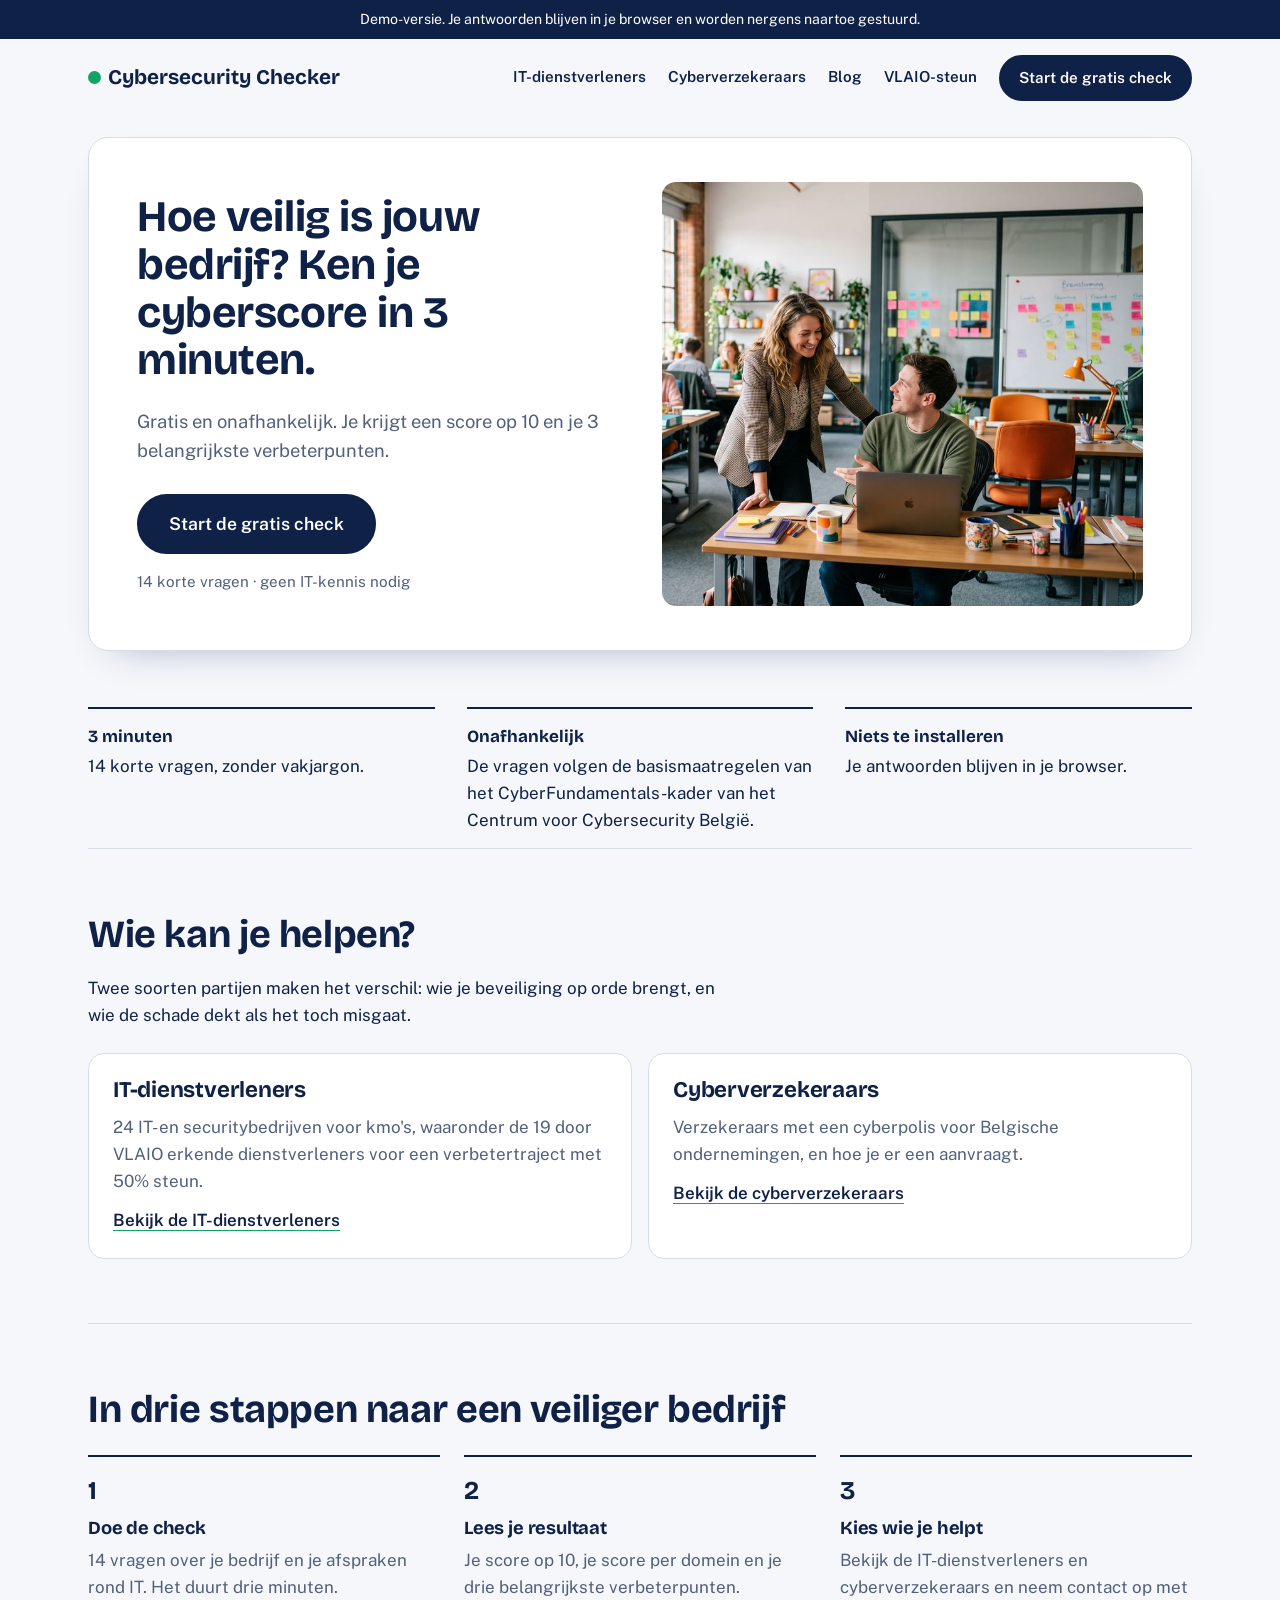
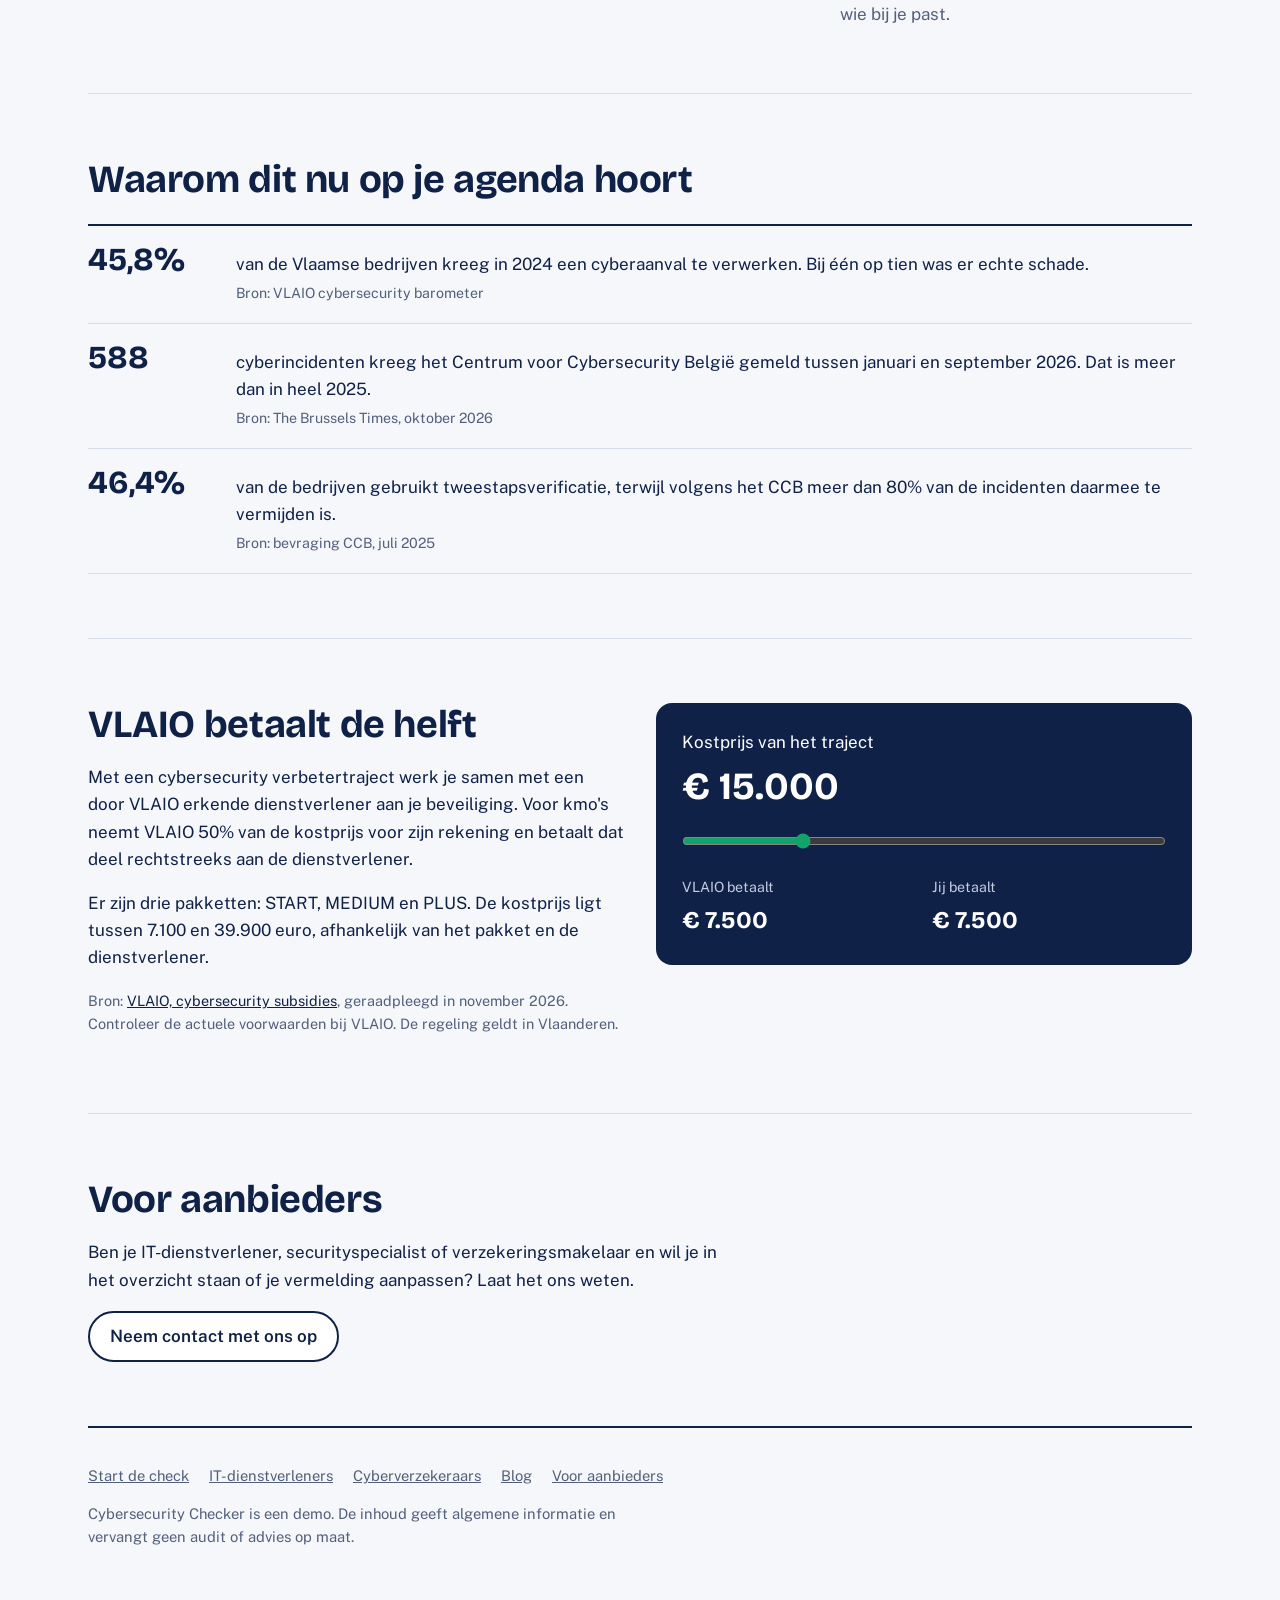
==== index.html @ 4bf9ae6f "Version asset URLs so browsers pick up new styles and scripts Co-Authored-By: Claude Fable 5.2 <nore" ====
<!DOCTYPE html>
<html lang="nl-BE">
<head>
<meta charset="utf-8">
<meta name="viewport" content="width=device-width, initial-scale=1">
<title>Cybersecurity Checker: ken je cyberscore in 3 minuten</title>
<meta name="description" content="Gratis en onafhankelijke cybersecurity-check voor kmo's. 14 korte vragen, een score op 10 en je 3 belangrijkste verbeterpunten.">
<link rel="preconnect" href="https://fonts.googleapis.com">
<link rel="preconnect" href="https://fonts.gstatic.com" crossorigin>
<link href="https://fonts.googleapis.com/css2?family=Bricolage+Grotesque:opsz,wght@12..96,500;12..96,700&family=Public+Sans:wght@400;600&display=swap" rel="stylesheet">
<link rel="stylesheet" href="assets/site.css?v=4">
</head>
<body>
<div class="demo-note">Demo-versie. Je antwoorden blijven in je browser en worden nergens naartoe gestuurd.</div>
<div class="wrap">
<header class="top">
  <a class="brand" href="index.html"><span></span>Cybersecurity Checker</a>
  <nav class="main" aria-label="Hoofdmenu"><a href="it-dienstverleners.html">IT-dienstverleners</a><a href="cyberverzekeraars.html">Cyberverzekeraars</a><a href="blog/index.html">Blog</a><a href="index.html#steun">VLAIO-steun</a><a class="btn primary" href="index.html#quiz">Start de gratis check</a></nav>
</header>

<main>
<div id="quiz" class="quiz">
  <noscript><h1>Hoe veilig is jouw bedrijf?</h1><p>Zet JavaScript aan in je browser om de check te doen.</p></noscript>
</div>

<ul class="facts">
  <li><b>3 minuten</b><span>14 korte vragen, zonder vakjargon.</span></li>
  <li><b>Onafhankelijk</b><span>De vragen volgen de basismaatregelen van het CyberFundamentals-kader van het Centrum voor Cybersecurity België.</span></li>
  <li><b>Niets te installeren</b><span>Je antwoorden blijven in je browser.</span></li>
</ul>

<section class="band" id="aanbod">
  <h2>Wie kan je helpen?</h2>
  <p>Twee soorten partijen maken het verschil: wie je beveiliging op orde brengt, en wie de schade dekt als het toch misgaat.</p>
  <div class="cats">
    <a class="cat" href="it-dienstverleners.html">
      <h3>IT-dienstverleners</h3>
      <p>24 IT- en securitybedrijven voor kmo's, waaronder de 19 door VLAIO erkende dienstverleners voor een verbetertraject met 50% steun.</p>
      <span>Bekijk de IT-dienstverleners</span>
    </a>
    <a class="cat" href="cyberverzekeraars.html">
      <h3>Cyberverzekeraars</h3>
      <p>Verzekeraars met een cyberpolis voor Belgische ondernemingen, en hoe je er een aanvraagt.</p>
      <span>Bekijk de cyberverzekeraars</span>
    </a>
  </div>
</section>

<section class="band" id="werking">
  <h2>In drie stappen naar een veiliger bedrijf</h2>
  <ol class="steps">
    <li><h3>Doe de check</h3><p>14 vragen over je bedrijf en je afspraken rond IT. Het duurt drie minuten.</p></li>
    <li><h3>Lees je resultaat</h3><p>Je score op 10, je score per domein en je drie belangrijkste verbeterpunten.</p></li>
    <li><h3>Kies wie je helpt</h3><p>Bekijk de IT-dienstverleners en cyberverzekeraars en neem contact op met wie bij je past.</p></li>
  </ol>
</section>

<section class="band" id="waarom">
  <h2>Waarom dit nu op je agenda hoort</h2>
  <ul class="why">
    <li><b>45,8%</b><div>van de Vlaamse bedrijven kreeg in 2024 een cyberaanval te verwerken. Bij één op tien was er echte schade.<small>Bron: VLAIO cybersecurity barometer</small></div></li>
    <li><b>588</b><div>cyberincidenten kreeg het Centrum voor Cybersecurity België gemeld tussen januari en september 2026. Dat is meer dan in heel 2025.<small>Bron: The Brussels Times, oktober 2026</small></div></li>
    <li><b>46,4%</b><div>van de bedrijven gebruikt tweestapsverificatie, terwijl volgens het CCB meer dan 80% van de incidenten daarmee te vermijden is.<small>Bron: bevraging CCB, juli 2025</small></div></li>
  </ul>
</section>

<section class="band" id="steun">
  <div class="subsidy">
    <div>
      <h2>VLAIO betaalt de helft</h2>
      <p>Met een cybersecurity verbetertraject werk je samen met een door VLAIO erkende dienstverlener aan je beveiliging. Voor kmo's neemt VLAIO 50% van de kostprijs voor zijn rekening en betaalt dat deel rechtstreeks aan de dienstverlener.</p>
      <p>Er zijn drie pakketten: START, MEDIUM en PLUS. De kostprijs ligt tussen 7.100 en 39.900 euro, afhankelijk van het pakket en de dienstverlener.</p>
      <p class="source">Bron: <a href="https://www.vlaio.be/nl/subsidies-financiering/subsidiedatabank/cybersecurity-subsidies">VLAIO, cybersecurity subsidies</a>, geraadpleegd in november 2026. Controleer de actuele voorwaarden bij VLAIO. De regeling geldt in Vlaanderen.</p>
    </div>
    <div class="calc">
      <label for="cost">Kostprijs van het traject</label>
      <output id="total">€ 15.000</output>
      <input id="cost" type="range" min="7100" max="39900" step="100" value="15000">
      <div class="split">
        <div><small>VLAIO betaalt</small><output id="vlaio">€ 7.500</output></div>
        <div><small>Jij betaalt</small><output id="own">€ 7.500</output></div>
      </div>
    </div>
  </div>
</section>

<section class="band" id="aanbieders">
  <h2>Voor aanbieders</h2>
  <p>Ben je IT-dienstverlener, securityspecialist of verzekeringsmakelaar en wil je in het overzicht staan of je vermelding aanpassen? Laat het ons weten.</p>
  <a class="btn" href="mailto:info@example.com?subject=Cybersecurity%20Checker%20aanbieder">Neem contact met ons op</a>
</section>
</main>

<footer class="site">
  <nav aria-label="Voettekst">
    <a href="index.html#quiz">Start de check</a>
    <a href="it-dienstverleners.html">IT-dienstverleners</a>
    <a href="cyberverzekeraars.html">Cyberverzekeraars</a>
    <a href="blog/index.html">Blog</a>
    <a href="index.html#aanbieders">Voor aanbieders</a>
  </nav>
  <p>Cybersecurity Checker is een demo. De inhoud geeft algemene informatie en vervangt geen audit of advies op maat.</p>
</footer>
</div>

<script src="assets/quiz-config.js?v=4"></script>
<script src="assets/quiz.js?v=4"></script>
<script>
(function () {
  var fmt = function (n) { return "€ " + Math.round(n).toLocaleString("nl-BE"); };
  var cost = document.getElementById("cost");
  cost.oninput = function () {
    var v = +cost.value;
    document.getElementById("total").textContent = fmt(v);
    document.getElementById("vlaio").textContent = fmt(v / 2);
    document.getElementById("own").textContent = fmt(v / 2);
  };
})();
</script>
</body>
</html>
---- assets/site.css ----
:root{
  --ink:#0F2147; --ink-2:#1B3266; --paper:#F5F7FB; --white:#FFFFFF; --line:#D6DCE8;
  --green:#12A36B; --green-dark:#0B7A4F; --green-soft:#E3F6EE;
  --orange:#D97F00; --orange-soft:#FDF1DC; --red:#C2371D; --red-soft:#FBE7E2;
  --muted:#52607C;
  --display:"Bricolage Grotesque",system-ui,sans-serif;
  --body:"Public Sans",system-ui,sans-serif;
}
*{box-sizing:border-box}
html{scroll-behavior:smooth}
body{margin:0;background:var(--paper);color:var(--ink);font-family:var(--body);font-size:17px;line-height:1.6}
h1,h2,h3{font-family:var(--display);line-height:1.1;margin:0 0 .5em;letter-spacing:-.01em}
h1{font-size:clamp(2.1rem,5vw,3.5rem);font-weight:700}
h2{font-size:clamp(1.6rem,3.2vw,2.4rem);font-weight:700}
h3{font-size:1.15rem;font-weight:700}
p{margin:0 0 1em;max-width:64ch}
a{color:var(--ink)}
:focus-visible{outline:3px solid var(--green);outline-offset:2px}
.wrap{max-width:1160px;margin:0 auto;padding:0 20px}
.lead{font-size:1.15rem;color:var(--muted)}
.source,.meta{font-size:.9rem;color:var(--muted)}

/* Header */
.demo-note{background:var(--ink);color:#fff;font-size:.88rem;padding:8px 12px;text-align:center}
header.top{display:flex;flex-wrap:wrap;justify-content:space-between;align-items:center;gap:10px 24px;padding:16px 0}
.brand{font-family:var(--display);font-weight:700;font-size:1.3rem;text-decoration:none;white-space:nowrap}
.brand span{display:inline-block;width:.62em;height:.62em;background:var(--green);border-radius:50%;margin-right:.35em}
nav.main{display:flex;align-items:center;gap:4px 22px;flex-wrap:wrap}
nav.main a{text-decoration:none;font-weight:600;font-size:.95rem;padding:6px 0;border-bottom:2px solid transparent}
nav.main a:hover,nav.main a[aria-current=page]{border-bottom-color:var(--green)}
nav.main a.btn{padding:9px 18px;border-bottom:2px solid var(--ink)}

/* Buttons */
.btn{font:inherit;font-weight:600;cursor:pointer;border:2px solid var(--ink);background:var(--white);color:var(--ink);padding:10px 20px;border-radius:999px;text-decoration:none;display:inline-block;text-align:center}
.btn:hover{background:var(--ink);color:#fff}
.btn.primary{background:var(--ink);color:#fff}
.btn.primary:hover{background:var(--ink-2)}
.btn.big{font-size:1.1rem;padding:14px 30px}
.btn.ghost{border-color:transparent;background:transparent;text-decoration:underline}
.btn.ghost:hover{background:transparent;color:var(--ink);border-color:var(--line)}

section.band{padding:64px 0;border-top:1px solid var(--line)}

/* Quiz */
.quiz{background:var(--white);border:1px solid var(--line);border-radius:20px;padding:28px 22px;margin:20px 0 56px;box-shadow:0 18px 40px -28px rgba(15,33,71,.45);scroll-margin-top:16px}
.quiz:focus{outline:none}
.quiz-start{display:grid;gap:28px;align-items:center}
.quiz-start-text{max-width:760px;padding:12px 0}
.quiz-start .lead{margin-bottom:28px}
.quiz-start-img{display:block;width:100%;height:auto;border-radius:14px;aspect-ratio:4/3;object-fit:cover;object-position:35% 50%}
.quiz-note{margin:16px 0 0;color:var(--muted);font-size:.95rem}
.quiz-card{max-width:720px;margin:0 auto}
.quiz-progress{height:8px;background:var(--line);border-radius:4px;overflow:hidden}
.quiz-progress i{display:block;height:100%;background:var(--green);border-radius:4px;transition:width .3s}
.quiz-count{margin:14px 0 6px;color:var(--muted);font-size:.92rem}
.quiz-question{font-size:clamp(1.3rem,3vw,1.8rem);line-height:1.2;margin-bottom:14px}
.quiz-explain{margin-bottom:20px;color:var(--muted)}
.quiz-explain summary{cursor:pointer;font-weight:600;color:var(--ink);text-decoration:underline;text-decoration-color:var(--green);text-underline-offset:4px;width:fit-content}
.quiz-explain p{margin:10px 0 0;padding:12px 14px;background:var(--paper);border-left:3px solid var(--green);border-radius:0 8px 8px 0}
.quiz-options{display:grid;gap:10px}
.quiz-option{font:inherit;font-weight:600;font-size:1.05rem;text-align:left;cursor:pointer;background:var(--white);color:var(--ink);border:2px solid var(--line);border-radius:14px;padding:16px 18px;min-height:60px}
.quiz-option:hover{border-color:var(--ink)}
.quiz-option.selected{border-color:var(--green);background:var(--green-soft)}
.quiz-select{font:inherit;font-size:1.05rem;width:100%;padding:16px;border:2px solid var(--line);border-radius:14px;background:var(--white);color:var(--ink)}
.quiz-nav{display:flex;justify-content:space-between;align-items:center;margin-top:22px}

/* Result */
.result-head{display:grid;gap:24px;align-items:center}
.gauge{position:relative;max-width:300px}
.gauge svg{display:block;width:100%}
.gauge path{fill:none;stroke-width:16;stroke-linecap:round}
.gauge-track{stroke:var(--line)}
.gauge-fill{transition:stroke-dashoffset .9s cubic-bezier(.2,.7,.2,1)}
.gauge-num{position:absolute;left:0;right:0;bottom:0;text-align:center;line-height:1}
.gauge-num strong{font-family:var(--display);font-size:3.4rem;display:block}
.gauge-num span{color:var(--muted);font-size:.95rem}
.level-green .gauge-fill{stroke:var(--green)} .level-orange .gauge-fill{stroke:var(--orange)} .level-red .gauge-fill{stroke:var(--red)}
.badge{display:inline-block;font-family:var(--display);font-weight:700;font-size:1.25rem;padding:6px 16px;border-radius:999px;margin-bottom:12px}
.badge.level-green{background:var(--green-soft);color:var(--green-dark)}
.badge.level-orange{background:var(--orange-soft);color:#8A5200}
.badge.level-red{background:var(--red-soft);color:var(--red)}
.result-level p{font-size:1.1rem;margin:0}
.result-block{margin-top:36px;padding-top:24px;border-top:1px solid var(--line)}
.bar-row{display:grid;grid-template-columns:1fr;gap:4px 14px;align-items:center;margin-bottom:14px}
.bar-label{font-weight:600}
.bar-track{height:12px;background:var(--line);border-radius:6px;overflow:hidden}
.bar-track i{display:block;height:100%;background:var(--ink);border-radius:6px;transition:width .7s}
.bar-val{font-variant-numeric:tabular-nums;color:var(--muted)}
.priorities{margin:0;padding:0;list-style:none;counter-reset:p;display:grid;gap:12px}
.priorities li{counter-increment:p;position:relative;padding:16px 16px 16px 60px;background:var(--paper);border-radius:14px}
.priorities li::before{content:counter(p);position:absolute;left:16px;top:14px;width:30px;height:30px;border-radius:50%;background:var(--ink);color:#fff;font-family:var(--display);font-weight:700;display:grid;place-items:center}
.result-notes{display:grid;gap:14px;margin-top:36px}
.note{padding:18px 20px;border-radius:14px;border-left:5px solid}
.note h3{margin-bottom:6px}
.note p{margin:0}
.note-ok{background:var(--green-soft);border-color:var(--green)}
.note-warn{background:var(--orange-soft);border-color:var(--orange)}
.note-info{background:#E8EEFA;border-color:var(--ink)}
.result-actions{display:flex;flex-wrap:wrap;gap:12px 20px;align-items:center;margin-top:36px}
.disclaimer{margin:24px 0 0;font-size:.9rem;color:var(--muted)}

/* Home sections */
.facts{list-style:none;padding:0;margin:0;display:grid;gap:0}
.facts li{padding:14px 0;border-bottom:1px solid var(--line);display:grid;gap:2px;align-content:start}
.facts b{font-family:var(--display)}
.cats{display:grid;gap:16px;margin-top:24px}
.cat{display:block;background:var(--white);border:1px solid var(--line);border-radius:16px;padding:24px;text-decoration:none}
.cat:hover{border-color:var(--ink)}
.cat h3{font-size:1.4rem}
.cat p{margin:0 0 12px;color:var(--muted)}
.cat span{font-weight:600;text-decoration:underline;text-decoration-color:var(--green);text-underline-offset:4px}
.steps{margin:24px 0 0;padding:0;list-style:none;counter-reset:s;display:grid;gap:24px}
.steps li{counter-increment:s;border-top:2px solid var(--ink);padding-top:14px}
.steps li::before{content:counter(s);font-family:var(--display);font-weight:700;font-size:1.6rem;display:block;margin-bottom:6px}
.steps p{margin:0;color:var(--muted)}
.why{list-style:none;margin:24px 0 0;padding:0;border-top:2px solid var(--ink)}
.why li{display:grid;gap:4px;padding:18px 0;border-bottom:1px solid var(--line)}
.why b{font-family:var(--display);font-size:2rem;line-height:1}
.why small{display:block;color:var(--muted);margin-top:4px}
.subsidy{display:grid;gap:32px;align-items:start}
.calc{background:var(--ink);color:#fff;padding:26px;border-radius:16px}
.calc output{font-family:var(--display);font-size:2.4rem;font-weight:700;display:block}
.calc input[type=range]{width:100%;accent-color:var(--green);margin:16px 0}
.calc .split{display:grid;grid-template-columns:1fr 1fr;gap:16px;margin-top:8px}
.calc small{color:#c5cee0}
.calc .split output{font-size:1.5rem}

/* Provider pages */
.page-head{padding:36px 0 28px;max-width:780px}
.page-head .lead{margin-bottom:22px}
.cards{display:grid;gap:18px;margin:8px 0 20px}
.card{background:var(--white);border:1px solid var(--line);border-radius:16px;padding:24px;display:flex;flex-direction:column;gap:14px}
.card-head{display:flex;gap:14px;align-items:center}
.mono{flex:none;width:56px;height:56px;border-radius:12px;background:var(--paper);border:1px solid var(--line);display:grid;place-items:center;font-family:var(--display);font-weight:700;font-size:1.2rem}
.card-head h2{font-size:1.3rem;margin:0 0 2px}
.card-head p{margin:0;color:var(--muted);font-size:.95rem;line-height:1.35}
.card > p{margin:0}
.card h3{font-size:.95rem;margin:0 0 8px;color:var(--muted);font-family:var(--body)}
.checks{list-style:none;margin:0;padding:0;display:grid;gap:8px}
.checks li{position:relative;padding-left:28px}
.checks li::before{content:"";position:absolute;left:0;top:.3em;width:18px;height:18px;border-radius:50%;border:2px solid var(--green);background:
  linear-gradient(45deg,transparent 46%,var(--green) 46% 54%,transparent 54%) no-repeat 3px 6px/5px 5px,
  linear-gradient(-45deg,transparent 46%,var(--green) 46% 54%,transparent 54%) no-repeat 6px 3px/8px 8px}
.card-foot{margin-top:auto;padding-top:14px;border-top:1px solid var(--line);display:grid;gap:10px}
.card-foot p{margin:0;font-size:.95rem}
.card-foot a{font-weight:600}
.tag{display:inline-block;font-size:.8rem;font-weight:600;padding:3px 10px;border-radius:999px;background:var(--green-soft);color:var(--green-dark);width:fit-content}
.closing{background:var(--white);border:1px solid var(--line);border-radius:20px;padding:32px 24px;margin:40px 0 64px}
.closing p{color:var(--muted)}

/* Blog */
.posts{list-style:none;margin:0;padding:0;border-top:2px solid var(--ink);display:grid}
.posts li{padding:24px 0;border-bottom:1px solid var(--line)}
.posts a{text-decoration:none}
.posts a:hover h2{text-decoration:underline;text-decoration-color:var(--green);text-decoration-thickness:3px}
.posts h2{font-size:1.4rem;margin-bottom:.35em}
.posts p{margin:0 0 .4em;max-width:52ch}
.post{max-width:680px;padding:20px 0 40px;font-size:18px;line-height:1.65}
.post .back{margin:0 0 24px;font-size:.95rem}
.post h1{font-size:clamp(1.9rem,4.4vw,3rem)}
.post .intro{font-size:1.2rem;line-height:1.5;border-left:4px solid var(--green);padding-left:18px;margin:22px 0 30px}
.post h2{font-size:1.45rem;margin-top:1.8em}
.post ul,.post ol{padding-left:1.3em}
.post li{margin-bottom:.45em;max-width:68ch}
.post .source{border-top:1px solid var(--line);padding-top:14px;margin-top:2em}

footer.site{padding:36px 0 56px;border-top:2px solid var(--ink);font-size:.92rem;color:var(--muted)}
footer.site nav{display:flex;flex-wrap:wrap;gap:6px 20px;margin-bottom:14px}
footer.site a{color:var(--muted)}

@media (min-width:900px){
  .quiz-start{grid-template-columns:1fr 1fr;gap:44px}
  .quiz-start h1{font-size:clamp(2rem,3.4vw,3rem)}
  .quiz-start-img{aspect-ratio:auto;height:100%;min-height:420px}
}
@media (min-width:720px){
  .wrap{padding:0 28px}
  .quiz{padding:44px 48px}
  .quiz-options{grid-template-columns:1fr 1fr}
  .result-head{grid-template-columns:300px 1fr;gap:40px}
  .bar-row{grid-template-columns:200px 1fr 3.5em}
  .result-notes,.cats,.subsidy,.cards,.posts{grid-template-columns:1fr 1fr}
  .posts{column-gap:56px}
  .steps{grid-template-columns:repeat(3,1fr)}
  .facts{grid-template-columns:repeat(3,1fr);gap:32px}
  .facts li{border-bottom:0;border-top:2px solid var(--ink)}
  .why li{grid-template-columns:7.5em 1fr;gap:20px;align-items:baseline}
}
@media (prefers-reduced-motion:reduce){
  html{scroll-behavior:auto}
  .quiz-progress i,.gauge-fill,.bar-track i{transition:none}
}
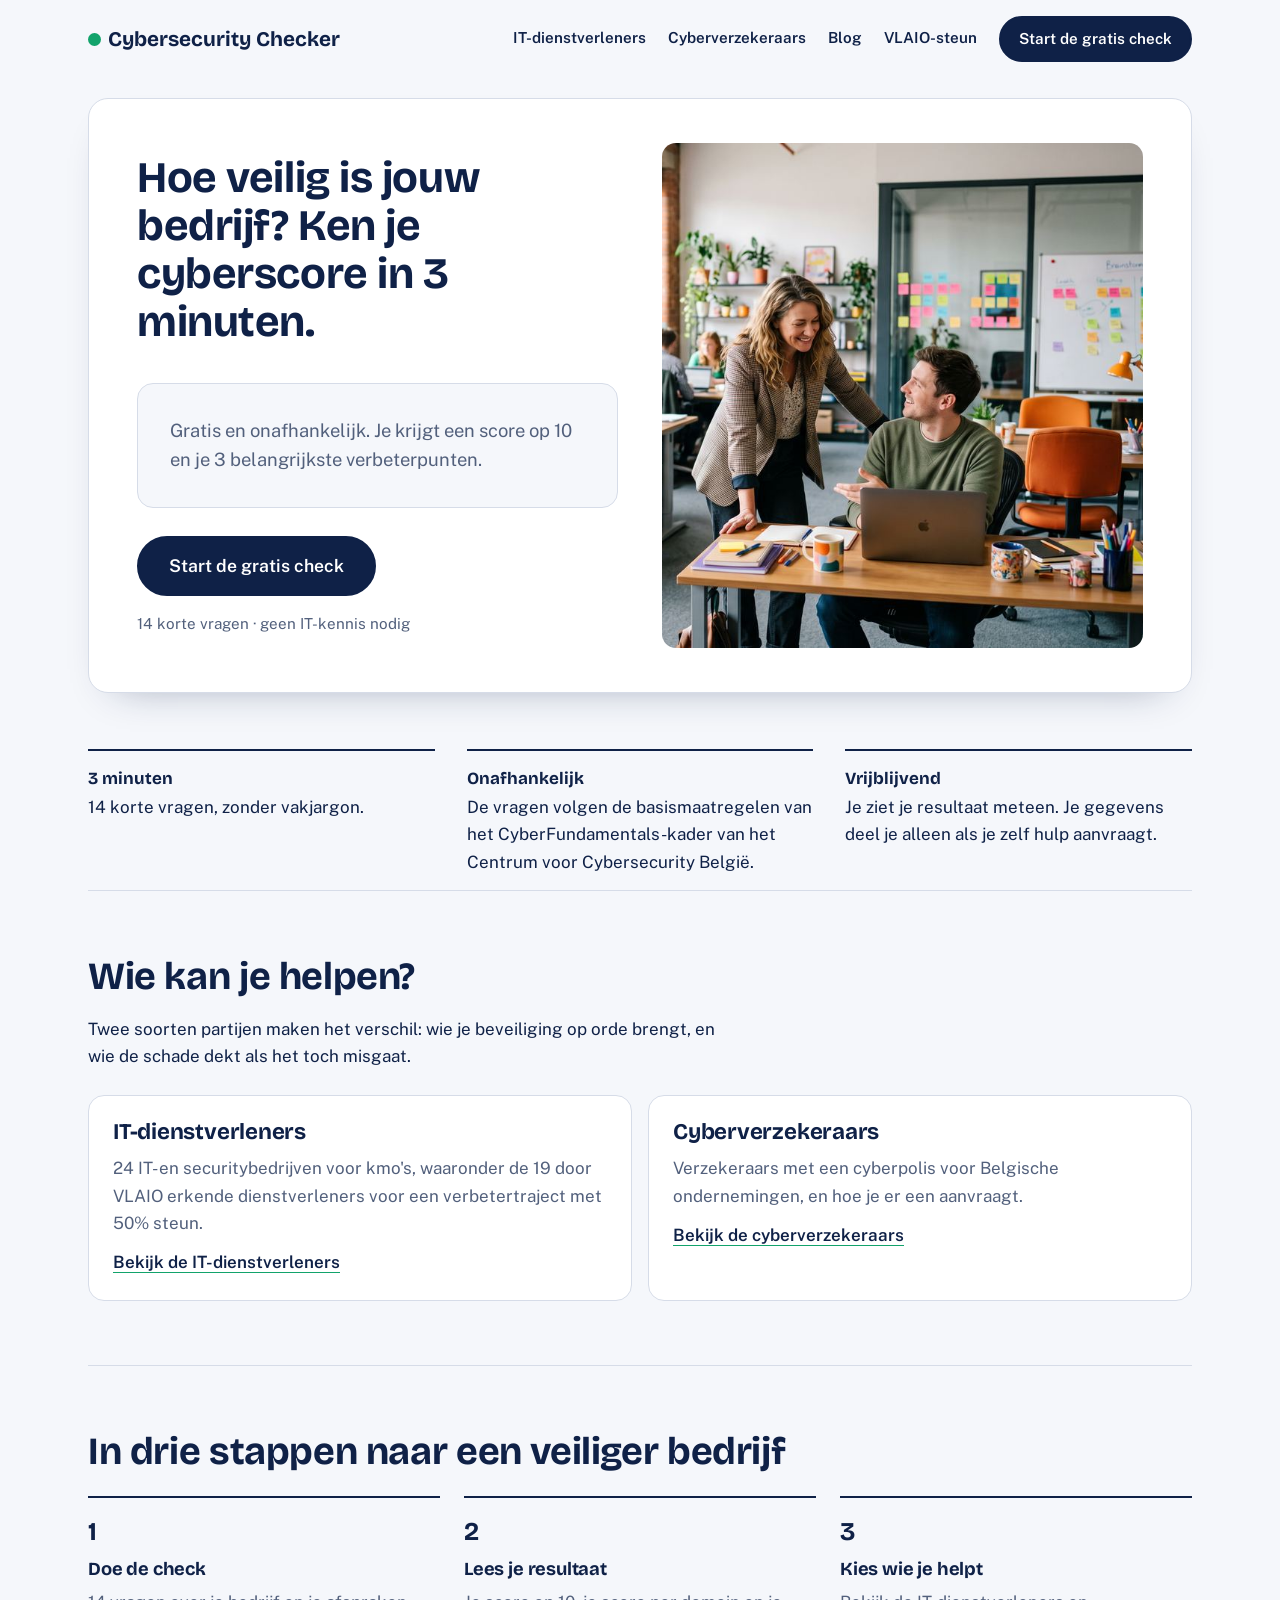
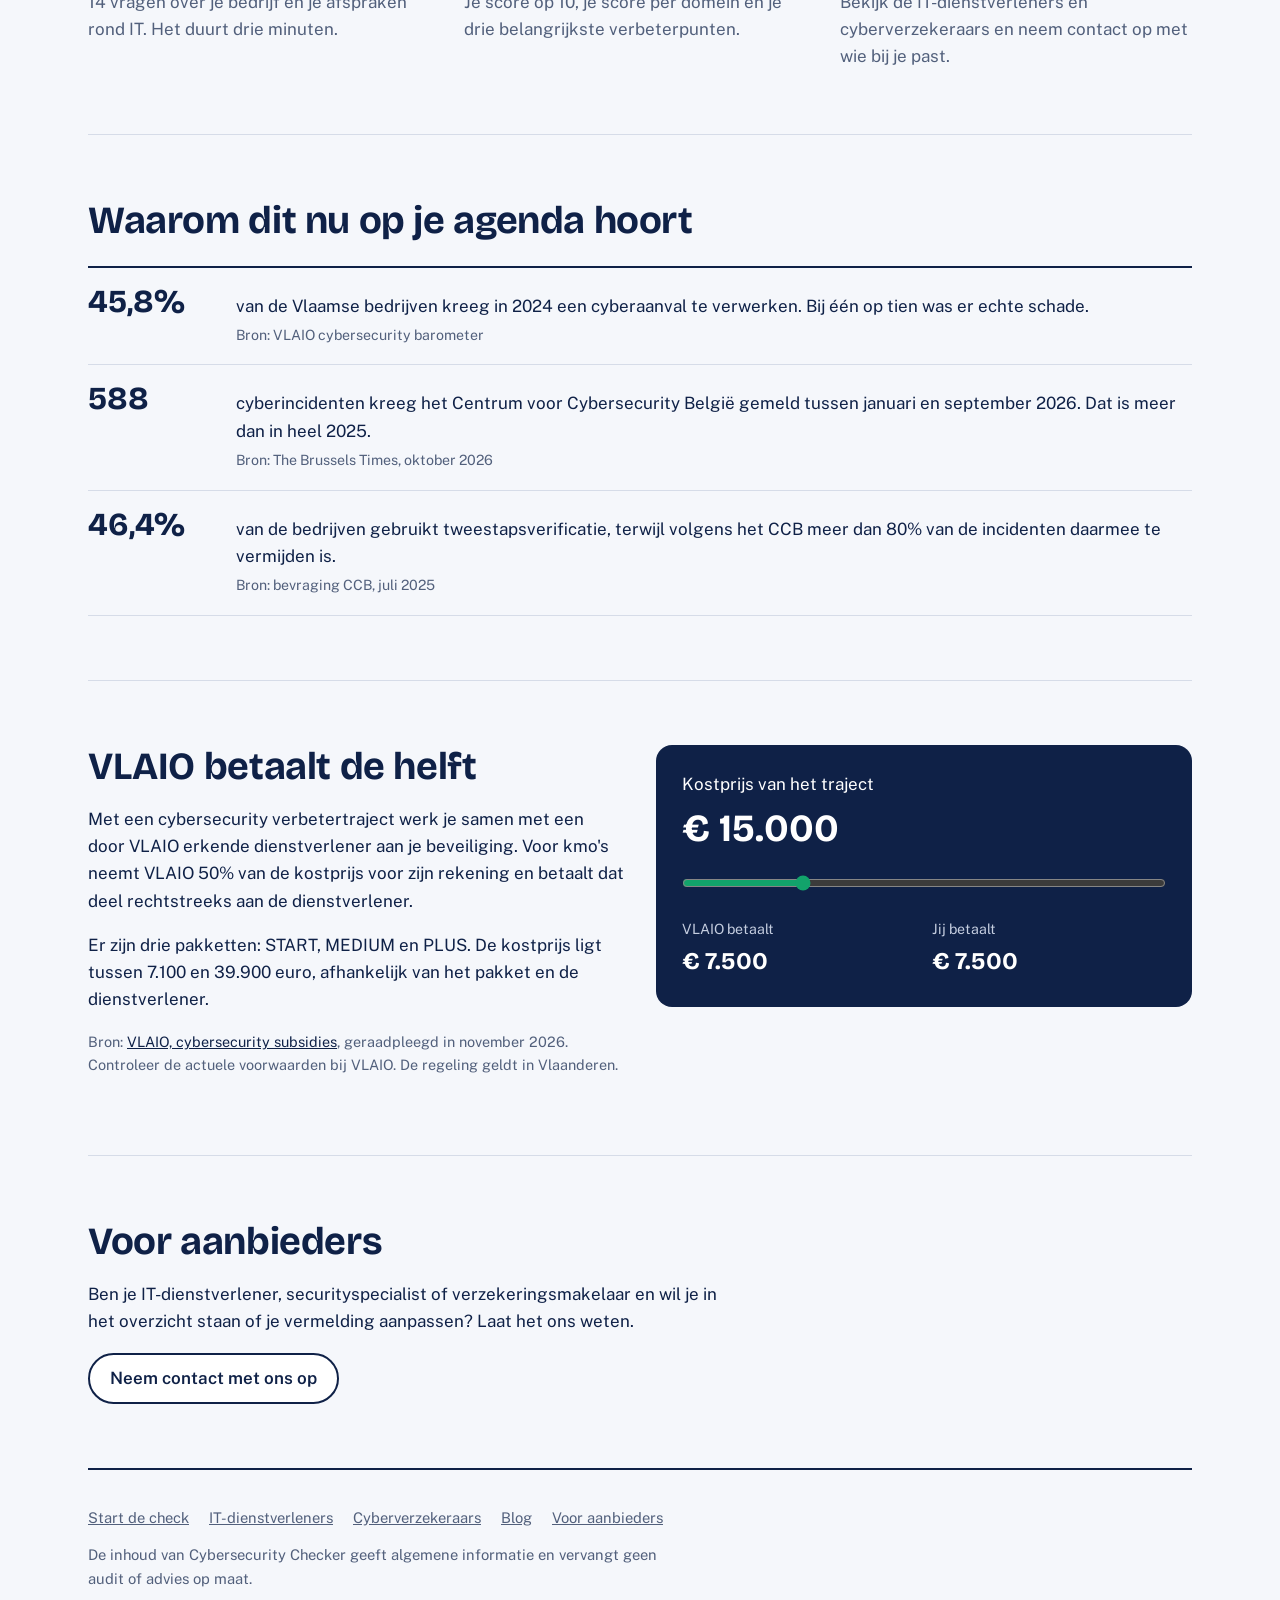
==== commit 399b17f4: "Remove demo wording and add lead form to the result page The form asks for name, email, phone and co" ====
--- a/index.html
+++ b/index.html
@@ -8,10 +8,9 @@
 <link rel="preconnect" href="https://fonts.googleapis.com">
 <link rel="preconnect" href="https://fonts.gstatic.com" crossorigin>
 <link href="https://fonts.googleapis.com/css2?family=Bricolage+Grotesque:opsz,wght@12..96,500;12..96,700&family=Public+Sans:wght@400;600&display=swap" rel="stylesheet">
-<link rel="stylesheet" href="assets/site.css?v=4">
+<link rel="stylesheet" href="assets/site.css?v=5">
 </head>
 <body>
-<div class="demo-note">Demo-versie. Je antwoorden blijven in je browser en worden nergens naartoe gestuurd.</div>
 <div class="wrap">
 <header class="top">
   <a class="brand" href="index.html"><span></span>Cybersecurity Checker</a>
@@ -26,7 +25,7 @@
 <ul class="facts">
   <li><b>3 minuten</b><span>14 korte vragen, zonder vakjargon.</span></li>
   <li><b>Onafhankelijk</b><span>De vragen volgen de basismaatregelen van het CyberFundamentals-kader van het Centrum voor Cybersecurity België.</span></li>
-  <li><b>Niets te installeren</b><span>Je antwoorden blijven in je browser.</span></li>
+  <li><b>Vrijblijvend</b><span>Je ziet je resultaat meteen. Je gegevens deel je alleen als je zelf hulp aanvraagt.</span></li>
 </ul>
 
 <section class="band" id="aanbod">
@@ -99,12 +98,12 @@
     <a href="blog/index.html">Blog</a>
     <a href="index.html#aanbieders">Voor aanbieders</a>
   </nav>
-  <p>Cybersecurity Checker is een demo. De inhoud geeft algemene informatie en vervangt geen audit of advies op maat.</p>
+  <p>De inhoud van Cybersecurity Checker geeft algemene informatie en vervangt geen audit of advies op maat.</p>
 </footer>
 </div>
 
-<script src="assets/quiz-config.js?v=4"></script>
-<script src="assets/quiz.js?v=4"></script>
+<script src="assets/quiz-config.js?v=5"></script>
+<script src="assets/quiz.js?v=5"></script>
 <script>
 (function () {
   var fmt = function (n) { return "€ " + Math.round(n).toLocaleString("nl-BE"); };
--- a/assets/site.css
+++ b/assets/site.css
@@ -21,7 +21,6 @@
 .source,.meta{font-size:.9rem;color:var(--muted)}
 
 /* Header */
-.demo-note{background:var(--ink);color:#fff;font-size:.88rem;padding:8px 12px;text-align:center}
 header.top{display:flex;flex-wrap:wrap;justify-content:space-between;align-items:center;gap:10px 24px;padding:16px 0}
 .brand{font-family:var(--display);font-weight:700;font-size:1.3rem;text-decoration:none;white-space:nowrap}
 .brand span{display:inline-block;width:.62em;height:.62em;background:var(--green);border-radius:50%;margin-right:.35em}
@@ -98,6 +97,18 @@
 .note-info{background:#E8EEFA;border-color:var(--ink)}
 .result-actions{display:flex;flex-wrap:wrap;gap:12px 20px;align-items:center;margin-top:36px}
 .disclaimer{margin:24px 0 0;font-size:.9rem;color:var(--muted)}
+.lead{margin-top:36px;padding:26px 22px;background:var(--paper);border:1px solid var(--line);border-radius:16px;scroll-margin-top:16px}
+.lead-form{display:grid;gap:16px;margin-top:8px}
+.field{display:grid;gap:6px;font-weight:600}
+.field input{font:inherit;font-weight:400;padding:13px 14px;border:2px solid var(--line);border-radius:12px;background:var(--white);color:var(--ink);width:100%}
+.field input:focus{border-color:var(--ink)}
+.consent{display:flex;gap:12px;align-items:flex-start;font-size:.95rem}
+.consent input{width:20px;height:20px;margin-top:3px;flex:none;accent-color:var(--green)}
+.trap{position:absolute;left:-9999px;width:1px;height:1px;opacity:0}
+.lead-form .btn{justify-self:start}
+.lead-status{margin:0;min-height:1.5em;color:var(--muted)}
+.lead-status.is-error{color:var(--red);font-weight:600}
+.lead-done{margin:0;padding:16px 18px;background:var(--green-soft);border-left:5px solid var(--green);border-radius:12px;font-weight:600}
 
 /* Home sections */
 .facts{list-style:none;padding:0;margin:0;display:grid;gap:0}
@@ -180,6 +191,9 @@
   .result-head{grid-template-columns:300px 1fr;gap:40px}
   .bar-row{grid-template-columns:200px 1fr 3.5em}
   .result-notes,.cats,.subsidy,.cards,.posts{grid-template-columns:1fr 1fr}
+  .lead{padding:32px}
+  .lead-form{grid-template-columns:1fr 1fr}
+  .lead-form .consent,.lead-form .btn,.lead-form .lead-status{grid-column:1/-1}
   .posts{column-gap:56px}
   .steps{grid-template-columns:repeat(3,1fr)}
   .facts{grid-template-columns:repeat(3,1fr);gap:32px}
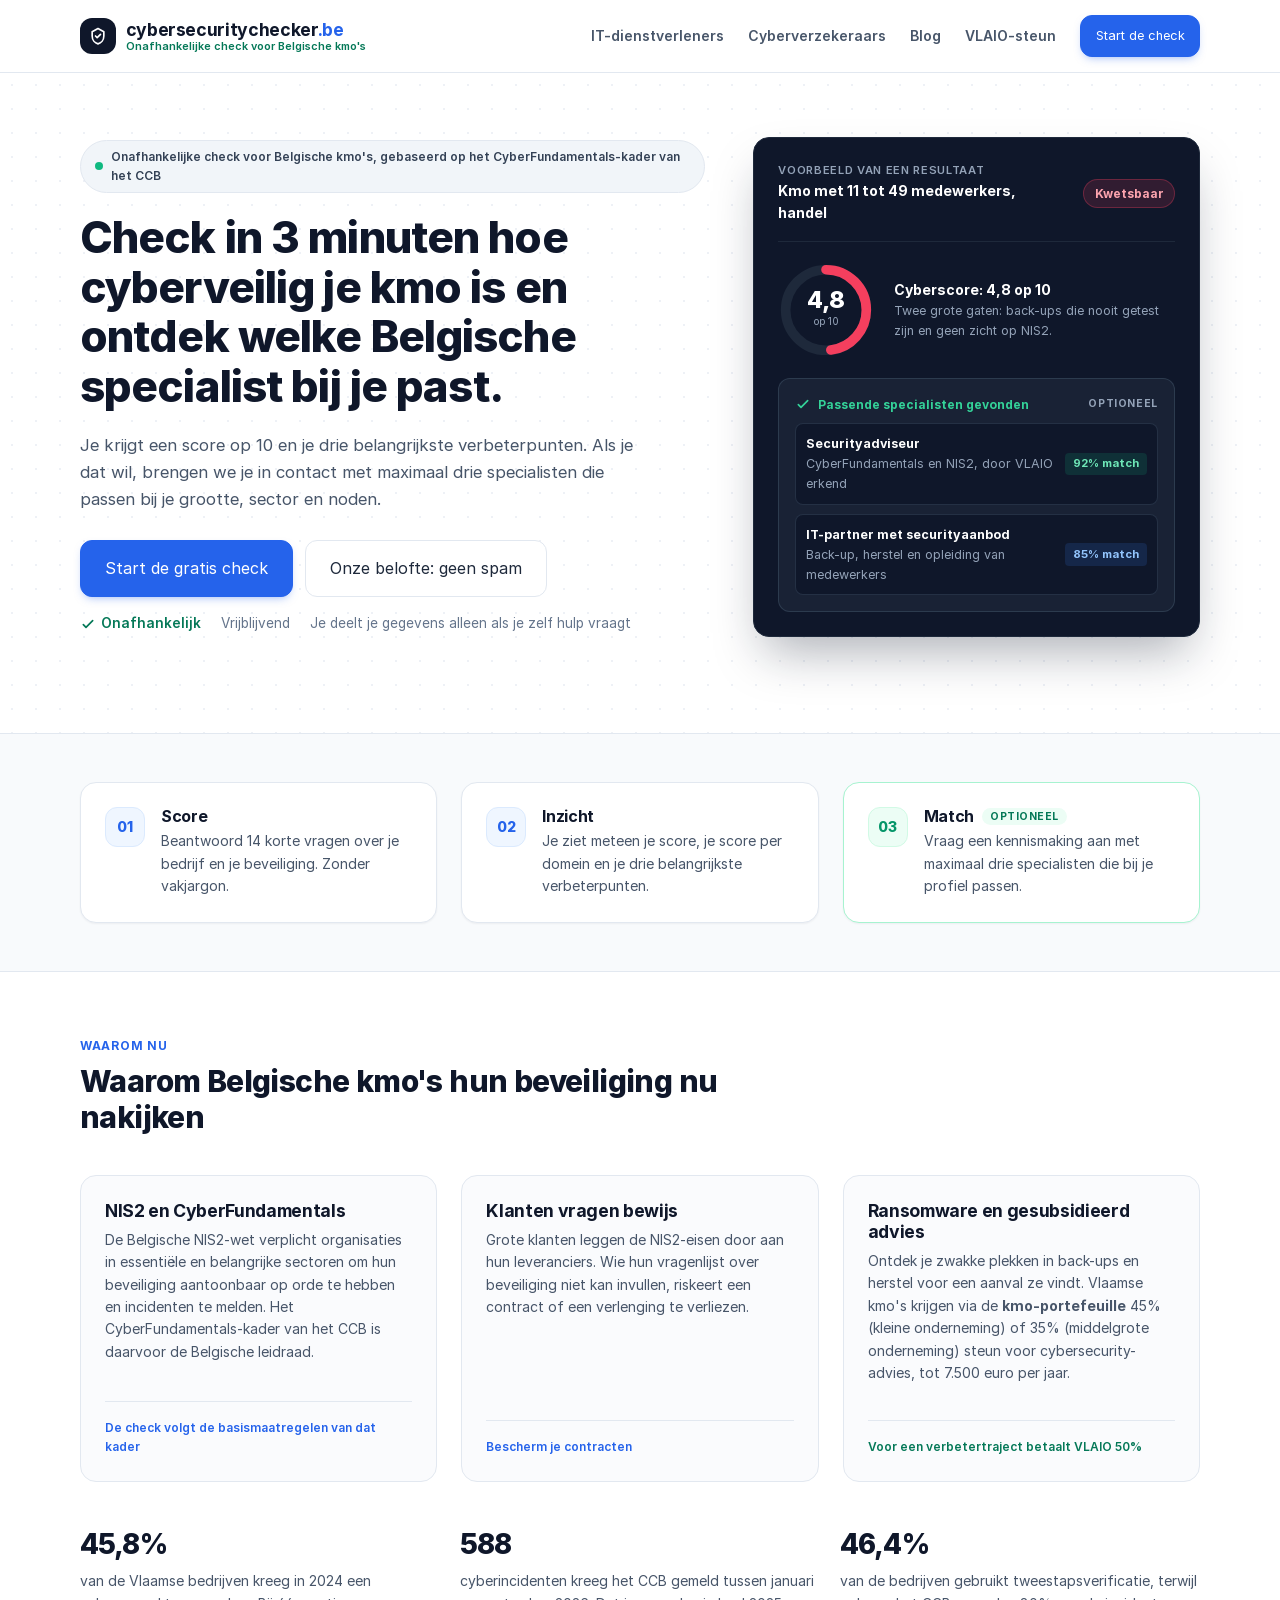
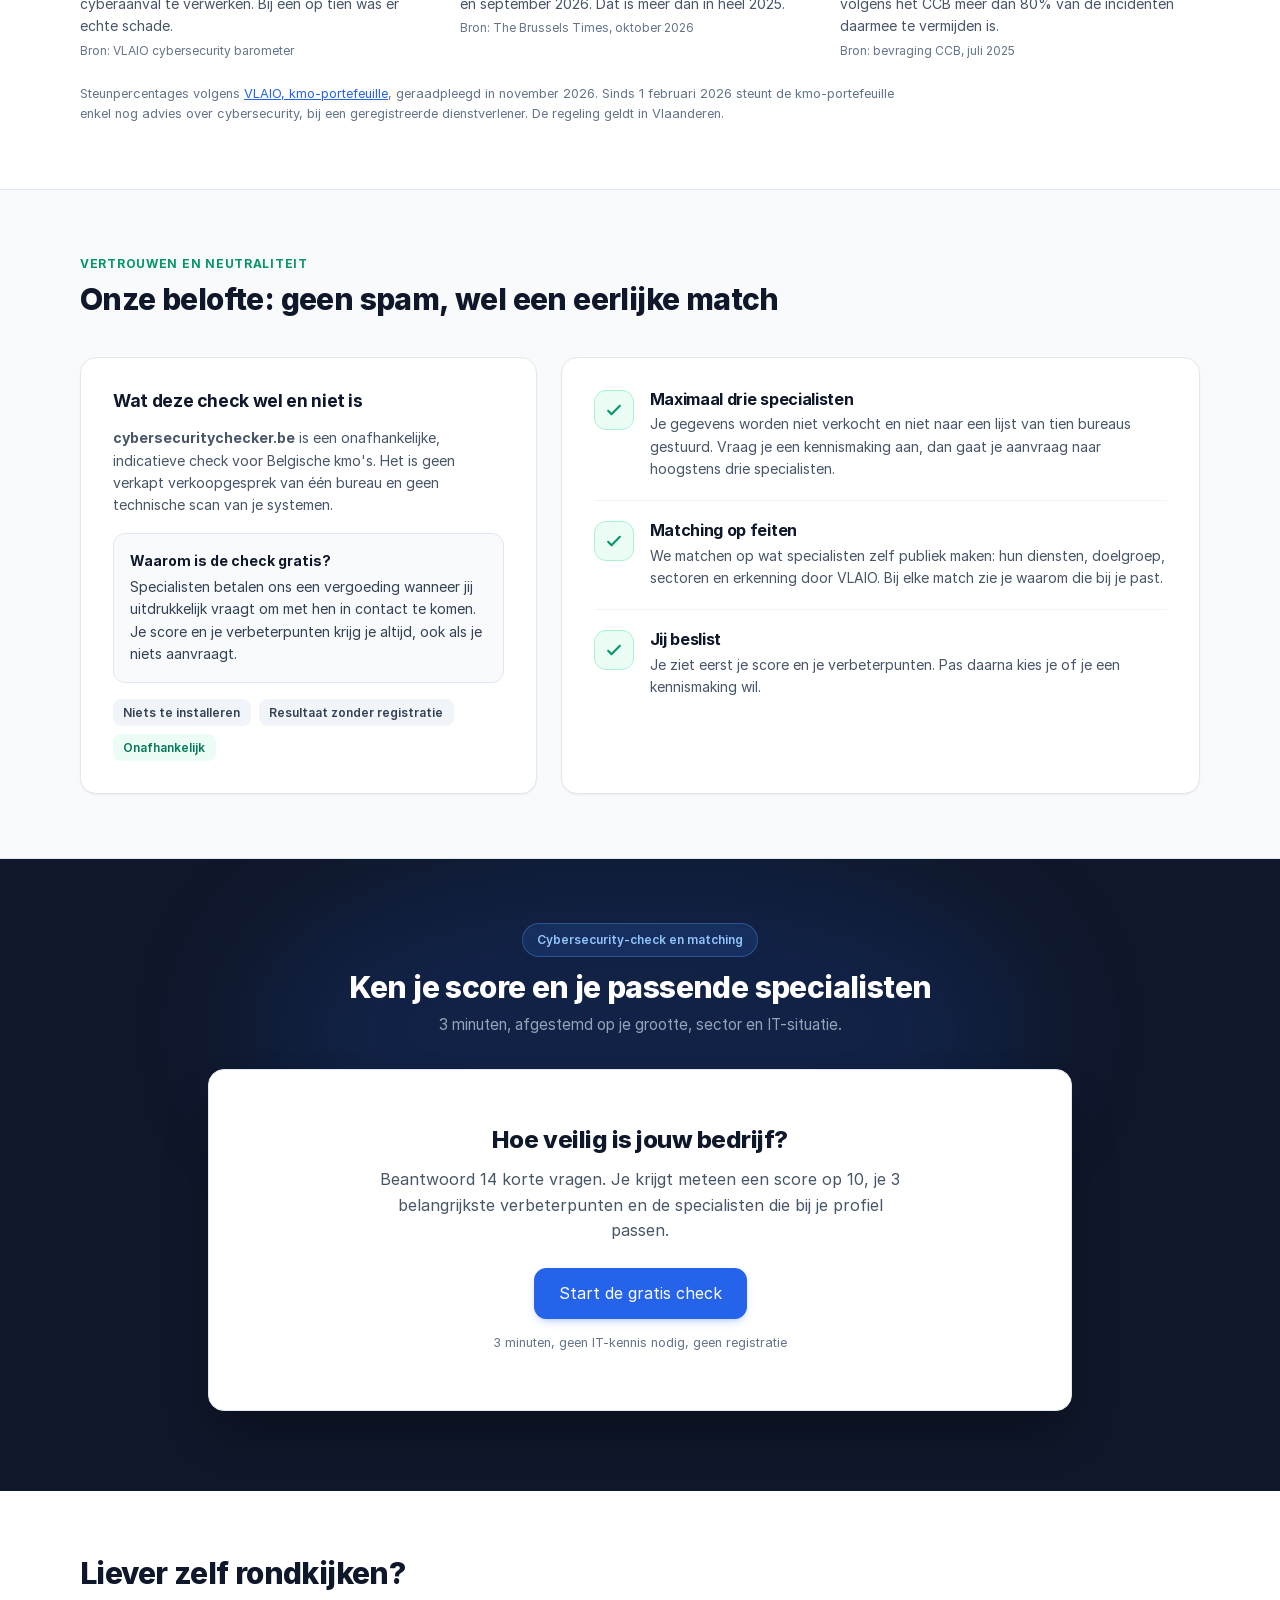
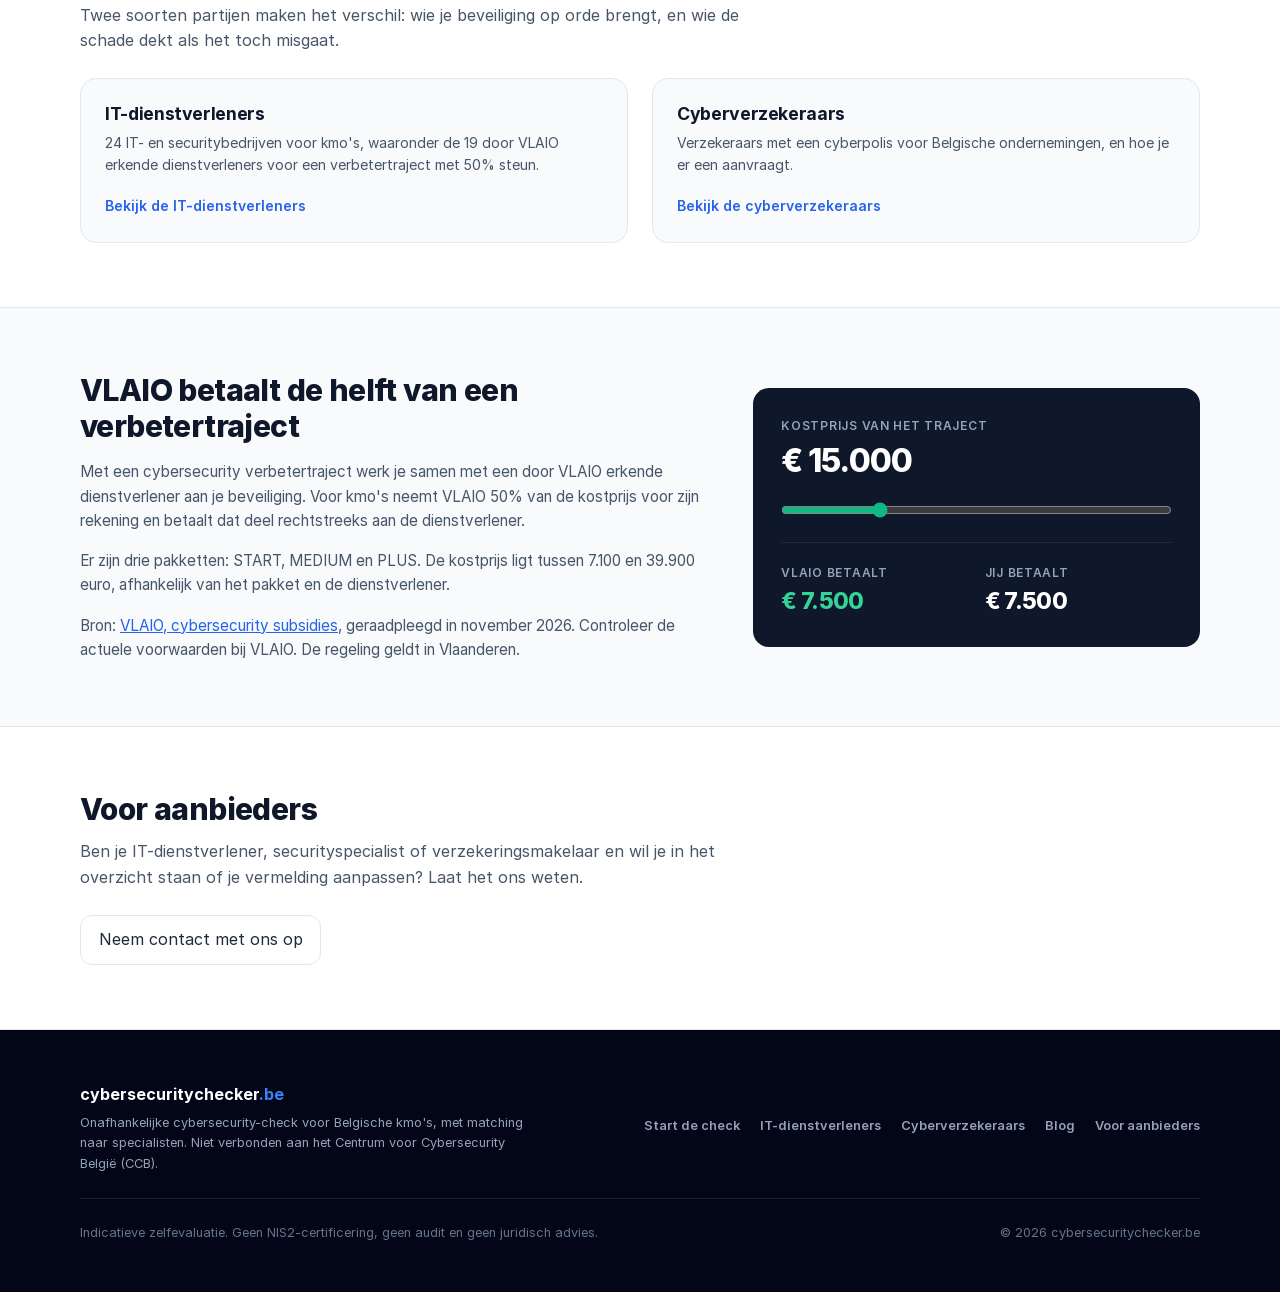
==== commit d6ee4b8a: "Rebuild site in the new design with anonymous specialist matching Dutch homepage in the supplied lay" ====
--- a/index.html
+++ b/index.html
@@ -3,70 +3,147 @@
 <head>
 <meta charset="utf-8">
 <meta name="viewport" content="width=device-width, initial-scale=1">
-<title>Cybersecurity Checker: ken je cyberscore in 3 minuten</title>
-<meta name="description" content="Gratis en onafhankelijke cybersecurity-check voor kmo's. 14 korte vragen, een score op 10 en je 3 belangrijkste verbeterpunten.">
-<link rel="preconnect" href="https://fonts.googleapis.com">
-<link rel="preconnect" href="https://fonts.gstatic.com" crossorigin>
-<link href="https://fonts.googleapis.com/css2?family=Bricolage+Grotesque:opsz,wght@12..96,500;12..96,700&family=Public+Sans:wght@400;600&display=swap" rel="stylesheet">
-<link rel="stylesheet" href="assets/site.css?v=5">
+<title>cybersecuritychecker.be: check in 3 minuten hoe cyberveilig je kmo is</title>
+<meta name="description" content="Gratis en onafhankelijke cybersecurity-check voor Belgische kmo&#x27;s. 14 korte vragen, een score op 10, je 3 belangrijkste verbeterpunten en specialisten die bij je passen.">
+<link rel="preload" href="assets/fonts/Inter-Regular.woff2" as="font" type="font/woff2" crossorigin>
+<link rel="stylesheet" href="assets/site.css?v=9">
 </head>
 <body>
-<div class="wrap">
 <header class="top">
-  <a class="brand" href="index.html"><span></span>Cybersecurity Checker</a>
-  <nav class="main" aria-label="Hoofdmenu"><a href="it-dienstverleners.html">IT-dienstverleners</a><a href="cyberverzekeraars.html">Cyberverzekeraars</a><a href="blog/index.html">Blog</a><a href="index.html#steun">VLAIO-steun</a><a class="btn primary" href="index.html#quiz">Start de gratis check</a></nav>
+  <div class="container top-in">
+    <a class="brand" href="index.html">
+      <span class="brand-icon"><svg viewBox="0 0 24 24" fill="none" stroke="currentColor" stroke-width="2" aria-hidden="true"><path stroke-linecap="round" stroke-linejoin="round" d="M12 3l7 4v5c0 5-3.5 8.5-7 9.5-3.5-1-7-4.5-7-9.5V7l7-4z"/><path stroke-linecap="round" stroke-linejoin="round" d="M9 12l2 2 4-4"/></svg></span>
+      <span class="brand-text"><span class="brand-name">cybersecuritychecker<b>.be</b></span><span class="brand-tag">Onafhankelijke check voor Belgische kmo's</span></span>
+    </a>
+    <nav class="main" aria-label="Hoofdmenu"><a href="it-dienstverleners.html">IT-dienstverleners</a><a href="cyberverzekeraars.html">Cyberverzekeraars</a><a href="blog/index.html">Blog</a><a href="index.html#steun">VLAIO-steun</a></nav>
+    <a class="btn primary small" href="index.html#quiz">Start de check</a>
+  </div>
 </header>
-
 <main>
-<div id="quiz" class="quiz">
-  <noscript><h1>Hoe veilig is jouw bedrijf?</h1><p>Zet JavaScript aan in je browser om de check te doen.</p></noscript>
-</div>
-
-<ul class="facts">
-  <li><b>3 minuten</b><span>14 korte vragen, zonder vakjargon.</span></li>
-  <li><b>Onafhankelijk</b><span>De vragen volgen de basismaatregelen van het CyberFundamentals-kader van het Centrum voor Cybersecurity België.</span></li>
-  <li><b>Vrijblijvend</b><span>Je ziet je resultaat meteen. Je gegevens deel je alleen als je zelf hulp aanvraagt.</span></li>
-</ul>
-
-<section class="band" id="aanbod">
-  <h2>Wie kan je helpen?</h2>
-  <p>Twee soorten partijen maken het verschil: wie je beveiliging op orde brengt, en wie de schade dekt als het toch misgaat.</p>
-  <div class="cats">
-    <a class="cat" href="it-dienstverleners.html">
-      <h3>IT-dienstverleners</h3>
-      <p>24 IT- en securitybedrijven voor kmo's, waaronder de 19 door VLAIO erkende dienstverleners voor een verbetertraject met 50% steun.</p>
-      <span>Bekijk de IT-dienstverleners</span>
-    </a>
-    <a class="cat" href="cyberverzekeraars.html">
-      <h3>Cyberverzekeraars</h3>
-      <p>Verzekeraars met een cyberpolis voor Belgische ondernemingen, en hoe je er een aanvraagt.</p>
-      <span>Bekijk de cyberverzekeraars</span>
-    </a>
-  </div>
-</section>
-
-<section class="band" id="werking">
-  <h2>In drie stappen naar een veiliger bedrijf</h2>
-  <ol class="steps">
-    <li><h3>Doe de check</h3><p>14 vragen over je bedrijf en je afspraken rond IT. Het duurt drie minuten.</p></li>
-    <li><h3>Lees je resultaat</h3><p>Je score op 10, je score per domein en je drie belangrijkste verbeterpunten.</p></li>
-    <li><h3>Kies wie je helpt</h3><p>Bekijk de IT-dienstverleners en cyberverzekeraars en neem contact op met wie bij je past.</p></li>
-  </ol>
-</section>
-
-<section class="band" id="waarom">
-  <h2>Waarom dit nu op je agenda hoort</h2>
-  <ul class="why">
-    <li><b>45,8%</b><div>van de Vlaamse bedrijven kreeg in 2024 een cyberaanval te verwerken. Bij één op tien was er echte schade.<small>Bron: VLAIO cybersecurity barometer</small></div></li>
-    <li><b>588</b><div>cyberincidenten kreeg het Centrum voor Cybersecurity België gemeld tussen januari en september 2026. Dat is meer dan in heel 2025.<small>Bron: The Brussels Times, oktober 2026</small></div></li>
-    <li><b>46,4%</b><div>van de bedrijven gebruikt tweestapsverificatie, terwijl volgens het CCB meer dan 80% van de incidenten daarmee te vermijden is.<small>Bron: bevraging CCB, juli 2025</small></div></li>
-  </ul>
+
+<section class="hero">
+  <div class="container hero-grid">
+    <div class="hero-copy">
+      <p class="pill"><i></i>Onafhankelijke check voor Belgische kmo's, gebaseerd op het CyberFundamentals-kader van het CCB</p>
+      <h1>Check in 3 minuten hoe cyberveilig je kmo is en ontdek welke Belgische specialist bij je past.</h1>
+      <p class="hero-sub">Je krijgt een score op 10 en je drie belangrijkste verbeterpunten. Als je dat wil, brengen we je in contact met maximaal drie specialisten die passen bij je grootte, sector en noden.</p>
+      <div class="hero-actions">
+        <a class="btn primary big" href="#quiz">Start de gratis check</a>
+        <a class="btn outline big" href="#belofte">Onze belofte: geen spam</a>
+      </div>
+      <ul class="trust">
+        <li class="ok"><svg viewBox="0 0 24 24" fill="none" stroke="currentColor" stroke-width="2.5" aria-hidden="true"><path stroke-linecap="round" stroke-linejoin="round" d="M5 13l4 4L19 7"/></svg>Onafhankelijk</li>
+        <li>Vrijblijvend</li>
+        <li>Je deelt je gegevens alleen als je zelf hulp vraagt</li>
+      </ul>
+    </div>
+    <div class="sample" aria-label="Voorbeeld van een resultaat">
+      <div class="sample-head">
+        <div><p class="sample-eyebrow">Voorbeeld van een resultaat</p><p class="sample-title">Kmo met 11 tot 49 medewerkers, handel</p></div>
+        <span class="sample-badge">Kwetsbaar</span>
+      </div>
+      <div class="sample-score">
+        <div class="ring">
+          <svg viewBox="0 0 100 100" aria-hidden="true"><circle cx="50" cy="50" r="42" fill="none" stroke="#1E293B" stroke-width="10"/><circle cx="50" cy="50" r="42" fill="none" stroke="#F43F5E" stroke-width="10" stroke-linecap="round" stroke-dasharray="263.89" stroke-dashoffset="137.22"/></svg>
+          <div><strong>4,8</strong><span>op 10</span></div>
+        </div>
+        <div><p class="sample-strong">Cyberscore: 4,8 op 10</p><p>Twee grote gaten: back-ups die nooit getest zijn en geen zicht op NIS2.</p></div>
+      </div>
+      <div class="sample-matches">
+        <p class="sample-found"><svg viewBox="0 0 24 24" fill="none" stroke="currentColor" stroke-width="2.5" aria-hidden="true"><path stroke-linecap="round" stroke-linejoin="round" d="M5 13l4 4L19 7"/></svg>Passende specialisten gevonden<span>Optioneel</span></p>
+        <div class="sample-match"><div><p>Securityadviseur</p><p>CyberFundamentals en NIS2, door VLAIO erkend</p></div><span class="g">92% match</span></div>
+        <div class="sample-match"><div><p>IT-partner met securityaanbod</p><p>Back-up, herstel en opleiding van medewerkers</p></div><span class="b">85% match</span></div>
+      </div>
+    </div>
+  </div>
+</section>
+
+<section class="strip" id="werking">
+  <div class="container steps">
+    <div class="step"><span>01</span><div><h2>Score</h2><p>Beantwoord 14 korte vragen over je bedrijf en je beveiliging. Zonder vakjargon.</p></div></div>
+    <div class="step"><span>02</span><div><h2>Inzicht</h2><p>Je ziet meteen je score, je score per domein en je drie belangrijkste verbeterpunten.</p></div></div>
+    <div class="step opt"><span>03</span><div><h2>Match <em>Optioneel</em></h2><p>Vraag een kennismaking aan met maximaal drie specialisten die bij je profiel passen.</p></div></div>
+  </div>
+</section>
+
+<section class="band white" id="waarom">
+  <div class="container">
+    <p class="eyebrow">Waarom nu</p>
+    <h2>Waarom Belgische kmo's hun beveiliging nu nakijken</h2>
+    <div class="reasons">
+      <article class="reason">
+        <h3>NIS2 en CyberFundamentals</h3>
+        <p>De Belgische NIS2-wet verplicht organisaties in essentiële en belangrijke sectoren om hun beveiliging aantoonbaar op orde te hebben en incidenten te melden. Het CyberFundamentals-kader van het CCB is daarvoor de Belgische leidraad.</p>
+        <p class="reason-foot">De check volgt de basismaatregelen van dat kader</p>
+      </article>
+      <article class="reason">
+        <h3>Klanten vragen bewijs</h3>
+        <p>Grote klanten leggen de NIS2-eisen door aan hun leveranciers. Wie hun vragenlijst over beveiliging niet kan invullen, riskeert een contract of een verlenging te verliezen.</p>
+        <p class="reason-foot">Bescherm je contracten</p>
+      </article>
+      <article class="reason green">
+        <h3>Ransomware en gesubsidieerd advies</h3>
+        <p>Ontdek je zwakke plekken in back-ups en herstel voor een aanval ze vindt. Vlaamse kmo's krijgen via de <strong>kmo-portefeuille</strong> 45% (kleine onderneming) of 35% (middelgrote onderneming) steun voor cybersecurity-advies, tot 7.500 euro per jaar.</p>
+        <p class="reason-foot">Voor een verbetertraject betaalt VLAIO 50%</p>
+      </article>
+    </div>
+    <ul class="stats">
+      <li><b>45,8%</b><span>van de Vlaamse bedrijven kreeg in 2024 een cyberaanval te verwerken. Bij één op tien was er echte schade.<small>Bron: VLAIO cybersecurity barometer</small></span></li>
+      <li><b>588</b><span>cyberincidenten kreeg het CCB gemeld tussen januari en september 2026. Dat is meer dan in heel 2025.<small>Bron: The Brussels Times, oktober 2026</small></span></li>
+      <li><b>46,4%</b><span>van de bedrijven gebruikt tweestapsverificatie, terwijl volgens het CCB meer dan 80% van de incidenten daarmee te vermijden is.<small>Bron: bevraging CCB, juli 2025</small></span></li>
+    </ul>
+    <p class="source">Steunpercentages volgens <a href="https://www.vlaio.be/nl/subsidies-financiering/kmo-portefeuille">VLAIO, kmo-portefeuille</a>, geraadpleegd in november 2026. Sinds 1 februari 2026 steunt de kmo-portefeuille enkel nog advies over cybersecurity, bij een geregistreerde dienstverlener. De regeling geldt in Vlaanderen.</p>
+  </div>
+</section>
+
+<section class="band" id="belofte">
+  <div class="container">
+    <p class="eyebrow green">Vertrouwen en neutraliteit</p>
+    <h2>Onze belofte: geen spam, wel een eerlijke match</h2>
+    <div class="promise">
+      <div class="panel">
+        <h3>Wat deze check wel en niet is</h3>
+        <p><strong>cybersecuritychecker.be</strong> is een onafhankelijke, indicatieve check voor Belgische kmo's. Het is geen verkapt verkoopgesprek van één bureau en geen technische scan van je systemen.</p>
+        <div class="why-free"><strong>Waarom is de check gratis?</strong>Specialisten betalen ons een vergoeding wanneer jij uitdrukkelijk vraagt om met hen in contact te komen. Je score en je verbeterpunten krijg je altijd, ook als je niets aanvraagt.</div>
+        <p class="chips"><span>Niets te installeren</span><span>Resultaat zonder registratie</span><span class="g">Onafhankelijk</span></p>
+      </div>
+      <div class="panel pillars">
+        <div class="pillar"><i><svg viewBox="0 0 24 24" fill="none" stroke="currentColor" stroke-width="2.5" aria-hidden="true"><path stroke-linecap="round" stroke-linejoin="round" d="M5 13l4 4L19 7"/></svg></i><div><h3>Maximaal drie specialisten</h3><p>Je gegevens worden niet verkocht en niet naar een lijst van tien bureaus gestuurd. Vraag je een kennismaking aan, dan gaat je aanvraag naar hoogstens drie specialisten.</p></div></div>
+        <div class="pillar"><i><svg viewBox="0 0 24 24" fill="none" stroke="currentColor" stroke-width="2.5" aria-hidden="true"><path stroke-linecap="round" stroke-linejoin="round" d="M5 13l4 4L19 7"/></svg></i><div><h3>Matching op feiten</h3><p>We matchen op wat specialisten zelf publiek maken: hun diensten, doelgroep, sectoren en erkenning door VLAIO. Bij elke match zie je waarom die bij je past.</p></div></div>
+        <div class="pillar"><i><svg viewBox="0 0 24 24" fill="none" stroke="currentColor" stroke-width="2.5" aria-hidden="true"><path stroke-linecap="round" stroke-linejoin="round" d="M5 13l4 4L19 7"/></svg></i><div><h3>Jij beslist</h3><p>Je ziet eerst je score en je verbeterpunten. Pas daarna kies je of je een kennismaking wil.</p></div></div>
+      </div>
+    </div>
+  </div>
+</section>
+
+<section class="checker" id="check">
+  <div class="container narrow">
+    <div class="checker-head">
+      <p class="pill dark">Cybersecurity-check en matching</p>
+      <h2>Ken je score en je passende specialisten</h2>
+      <p>3 minuten, afgestemd op je grootte, sector en IT-situatie.</p>
+    </div>
+    <div class="checker-card">
+      <div id="quiz" class="quiz"><noscript><p>Zet JavaScript aan in je browser om de check te doen.</p></noscript></div>
+    </div>
+  </div>
+</section>
+
+<section class="band white" id="aanbod">
+  <div class="container">
+    <h2>Liever zelf rondkijken?</h2>
+    <p class="band-intro">Twee soorten partijen maken het verschil: wie je beveiliging op orde brengt, en wie de schade dekt als het toch misgaat.</p>
+    <div class="cats">
+      <a class="cat" href="it-dienstverleners.html"><h3>IT-dienstverleners</h3><p>24 IT- en securitybedrijven voor kmo's, waaronder de 19 door VLAIO erkende dienstverleners voor een verbetertraject met 50% steun.</p><span>Bekijk de IT-dienstverleners</span></a>
+      <a class="cat" href="cyberverzekeraars.html"><h3>Cyberverzekeraars</h3><p>Verzekeraars met een cyberpolis voor Belgische ondernemingen, en hoe je er een aanvraagt.</p><span>Bekijk de cyberverzekeraars</span></a>
+    </div>
+  </div>
 </section>
 
 <section class="band" id="steun">
-  <div class="subsidy">
+  <div class="container subsidy">
     <div>
-      <h2>VLAIO betaalt de helft</h2>
+      <h2>VLAIO betaalt de helft van een verbetertraject</h2>
       <p>Met een cybersecurity verbetertraject werk je samen met een door VLAIO erkende dienstverlener aan je beveiliging. Voor kmo's neemt VLAIO 50% van de kostprijs voor zijn rekening en betaalt dat deel rechtstreeks aan de dienstverlener.</p>
       <p>Er zijn drie pakketten: START, MEDIUM en PLUS. De kostprijs ligt tussen 7.100 en 39.900 euro, afhankelijk van het pakket en de dienstverlener.</p>
       <p class="source">Bron: <a href="https://www.vlaio.be/nl/subsidies-financiering/subsidiedatabank/cybersecurity-subsidies">VLAIO, cybersecurity subsidies</a>, geraadpleegd in november 2026. Controleer de actuele voorwaarden bij VLAIO. De regeling geldt in Vlaanderen.</p>
@@ -83,27 +160,17 @@
   </div>
 </section>
 
-<section class="band" id="aanbieders">
-  <h2>Voor aanbieders</h2>
-  <p>Ben je IT-dienstverlener, securityspecialist of verzekeringsmakelaar en wil je in het overzicht staan of je vermelding aanpassen? Laat het ons weten.</p>
-  <a class="btn" href="mailto:info@example.com?subject=Cybersecurity%20Checker%20aanbieder">Neem contact met ons op</a>
-</section>
-</main>
-
-<footer class="site">
-  <nav aria-label="Voettekst">
-    <a href="index.html#quiz">Start de check</a>
-    <a href="it-dienstverleners.html">IT-dienstverleners</a>
-    <a href="cyberverzekeraars.html">Cyberverzekeraars</a>
-    <a href="blog/index.html">Blog</a>
-    <a href="index.html#aanbieders">Voor aanbieders</a>
-  </nav>
-  <p>De inhoud van Cybersecurity Checker geeft algemene informatie en vervangt geen audit of advies op maat.</p>
-</footer>
-</div>
-
-<script src="assets/quiz-config.js?v=5"></script>
-<script src="assets/quiz.js?v=5"></script>
+<section class="band white" id="aanbieders">
+  <div class="container">
+    <h2>Voor aanbieders</h2>
+    <p class="band-intro">Ben je IT-dienstverlener, securityspecialist of verzekeringsmakelaar en wil je in het overzicht staan of je vermelding aanpassen? Laat het ons weten.</p>
+    <a class="btn outline" href="mailto:info@example.com?subject=cybersecuritychecker.be%20aanbieder">Neem contact met ons op</a>
+  </div>
+</section>
+
+<script src="assets/quiz-config.js?v=9"></script>
+<script src="assets/match-data.js?v=9"></script>
+<script src="assets/quiz.js?v=9"></script>
 <script>
 (function () {
   var fmt = function (n) { return "€ " + Math.round(n).toLocaleString("nl-BE"); };
@@ -116,5 +183,27 @@
   };
 })();
 </script>
+</main>
+<footer class="site">
+  <div class="container">
+    <div class="foot-top">
+      <div>
+        <p class="foot-brand">cybersecuritychecker<b>.be</b></p>
+        <p>Onafhankelijke cybersecurity-check voor Belgische kmo's, met matching naar specialisten. Niet verbonden aan het Centrum voor Cybersecurity België (CCB).</p>
+      </div>
+      <nav aria-label="Voettekst">
+        <a href="index.html#quiz">Start de check</a>
+        <a href="it-dienstverleners.html">IT-dienstverleners</a>
+        <a href="cyberverzekeraars.html">Cyberverzekeraars</a>
+        <a href="blog/index.html">Blog</a>
+        <a href="index.html#aanbieders">Voor aanbieders</a>
+      </nav>
+    </div>
+    <div class="foot-bottom">
+      <p>Indicatieve zelfevaluatie. Geen NIS2-certificering, geen audit en geen juridisch advies.</p>
+      <p>&copy; 2026 cybersecuritychecker.be</p>
+    </div>
+  </div>
+</footer>
 </body>
 </html>
--- a/assets/site.css
+++ b/assets/site.css
@@ -1,206 +1,375 @@
-:root{
-  --ink:#0F2147; --ink-2:#1B3266; --paper:#F5F7FB; --white:#FFFFFF; --line:#D6DCE8;
-  --green:#12A36B; --green-dark:#0B7A4F; --green-soft:#E3F6EE;
-  --orange:#D97F00; --orange-soft:#FDF1DC; --red:#C2371D; --red-soft:#FBE7E2;
-  --muted:#52607C;
-  --display:"Bricolage Grotesque",system-ui,sans-serif;
-  --body:"Public Sans",system-ui,sans-serif;
-}
-*{box-sizing:border-box}
-html{scroll-behavior:smooth}
-body{margin:0;background:var(--paper);color:var(--ink);font-family:var(--body);font-size:17px;line-height:1.6}
-h1,h2,h3{font-family:var(--display);line-height:1.1;margin:0 0 .5em;letter-spacing:-.01em}
-h1{font-size:clamp(2.1rem,5vw,3.5rem);font-weight:700}
-h2{font-size:clamp(1.6rem,3.2vw,2.4rem);font-weight:700}
-h3{font-size:1.15rem;font-weight:700}
-p{margin:0 0 1em;max-width:64ch}
-a{color:var(--ink)}
-:focus-visible{outline:3px solid var(--green);outline-offset:2px}
-.wrap{max-width:1160px;margin:0 auto;padding:0 20px}
-.lead{font-size:1.15rem;color:var(--muted)}
-.source,.meta{font-size:.9rem;color:var(--muted)}
-
-/* Header */
-header.top{display:flex;flex-wrap:wrap;justify-content:space-between;align-items:center;gap:10px 24px;padding:16px 0}
-.brand{font-family:var(--display);font-weight:700;font-size:1.3rem;text-decoration:none;white-space:nowrap}
-.brand span{display:inline-block;width:.62em;height:.62em;background:var(--green);border-radius:50%;margin-right:.35em}
-nav.main{display:flex;align-items:center;gap:4px 22px;flex-wrap:wrap}
-nav.main a{text-decoration:none;font-weight:600;font-size:.95rem;padding:6px 0;border-bottom:2px solid transparent}
-nav.main a:hover,nav.main a[aria-current=page]{border-bottom-color:var(--green)}
-nav.main a.btn{padding:9px 18px;border-bottom:2px solid var(--ink)}
-
-/* Buttons */
-.btn{font:inherit;font-weight:600;cursor:pointer;border:2px solid var(--ink);background:var(--white);color:var(--ink);padding:10px 20px;border-radius:999px;text-decoration:none;display:inline-block;text-align:center}
-.btn:hover{background:var(--ink);color:#fff}
-.btn.primary{background:var(--ink);color:#fff}
-.btn.primary:hover{background:var(--ink-2)}
-.btn.big{font-size:1.1rem;padding:14px 30px}
-.btn.ghost{border-color:transparent;background:transparent;text-decoration:underline}
-.btn.ghost:hover{background:transparent;color:var(--ink);border-color:var(--line)}
-
-section.band{padding:64px 0;border-top:1px solid var(--line)}
-
-/* Quiz */
-.quiz{background:var(--white);border:1px solid var(--line);border-radius:20px;padding:28px 22px;margin:20px 0 56px;box-shadow:0 18px 40px -28px rgba(15,33,71,.45);scroll-margin-top:16px}
-.quiz:focus{outline:none}
-.quiz-start{display:grid;gap:28px;align-items:center}
-.quiz-start-text{max-width:760px;padding:12px 0}
-.quiz-start .lead{margin-bottom:28px}
-.quiz-start-img{display:block;width:100%;height:auto;border-radius:14px;aspect-ratio:4/3;object-fit:cover;object-position:35% 50%}
-.quiz-note{margin:16px 0 0;color:var(--muted);font-size:.95rem}
-.quiz-card{max-width:720px;margin:0 auto}
-.quiz-progress{height:8px;background:var(--line);border-radius:4px;overflow:hidden}
-.quiz-progress i{display:block;height:100%;background:var(--green);border-radius:4px;transition:width .3s}
-.quiz-count{margin:14px 0 6px;color:var(--muted);font-size:.92rem}
-.quiz-question{font-size:clamp(1.3rem,3vw,1.8rem);line-height:1.2;margin-bottom:14px}
-.quiz-explain{margin-bottom:20px;color:var(--muted)}
-.quiz-explain summary{cursor:pointer;font-weight:600;color:var(--ink);text-decoration:underline;text-decoration-color:var(--green);text-underline-offset:4px;width:fit-content}
-.quiz-explain p{margin:10px 0 0;padding:12px 14px;background:var(--paper);border-left:3px solid var(--green);border-radius:0 8px 8px 0}
-.quiz-options{display:grid;gap:10px}
-.quiz-option{font:inherit;font-weight:600;font-size:1.05rem;text-align:left;cursor:pointer;background:var(--white);color:var(--ink);border:2px solid var(--line);border-radius:14px;padding:16px 18px;min-height:60px}
-.quiz-option:hover{border-color:var(--ink)}
-.quiz-option.selected{border-color:var(--green);background:var(--green-soft)}
-.quiz-select{font:inherit;font-size:1.05rem;width:100%;padding:16px;border:2px solid var(--line);border-radius:14px;background:var(--white);color:var(--ink)}
-.quiz-nav{display:flex;justify-content:space-between;align-items:center;margin-top:22px}
-
-/* Result */
-.result-head{display:grid;gap:24px;align-items:center}
-.gauge{position:relative;max-width:300px}
-.gauge svg{display:block;width:100%}
-.gauge path{fill:none;stroke-width:16;stroke-linecap:round}
-.gauge-track{stroke:var(--line)}
-.gauge-fill{transition:stroke-dashoffset .9s cubic-bezier(.2,.7,.2,1)}
-.gauge-num{position:absolute;left:0;right:0;bottom:0;text-align:center;line-height:1}
-.gauge-num strong{font-family:var(--display);font-size:3.4rem;display:block}
-.gauge-num span{color:var(--muted);font-size:.95rem}
-.level-green .gauge-fill{stroke:var(--green)} .level-orange .gauge-fill{stroke:var(--orange)} .level-red .gauge-fill{stroke:var(--red)}
-.badge{display:inline-block;font-family:var(--display);font-weight:700;font-size:1.25rem;padding:6px 16px;border-radius:999px;margin-bottom:12px}
-.badge.level-green{background:var(--green-soft);color:var(--green-dark)}
-.badge.level-orange{background:var(--orange-soft);color:#8A5200}
-.badge.level-red{background:var(--red-soft);color:var(--red)}
-.result-level p{font-size:1.1rem;margin:0}
-.result-block{margin-top:36px;padding-top:24px;border-top:1px solid var(--line)}
-.bar-row{display:grid;grid-template-columns:1fr;gap:4px 14px;align-items:center;margin-bottom:14px}
-.bar-label{font-weight:600}
-.bar-track{height:12px;background:var(--line);border-radius:6px;overflow:hidden}
-.bar-track i{display:block;height:100%;background:var(--ink);border-radius:6px;transition:width .7s}
-.bar-val{font-variant-numeric:tabular-nums;color:var(--muted)}
-.priorities{margin:0;padding:0;list-style:none;counter-reset:p;display:grid;gap:12px}
-.priorities li{counter-increment:p;position:relative;padding:16px 16px 16px 60px;background:var(--paper);border-radius:14px}
-.priorities li::before{content:counter(p);position:absolute;left:16px;top:14px;width:30px;height:30px;border-radius:50%;background:var(--ink);color:#fff;font-family:var(--display);font-weight:700;display:grid;place-items:center}
-.result-notes{display:grid;gap:14px;margin-top:36px}
-.note{padding:18px 20px;border-radius:14px;border-left:5px solid}
-.note h3{margin-bottom:6px}
-.note p{margin:0}
-.note-ok{background:var(--green-soft);border-color:var(--green)}
-.note-warn{background:var(--orange-soft);border-color:var(--orange)}
-.note-info{background:#E8EEFA;border-color:var(--ink)}
-.result-actions{display:flex;flex-wrap:wrap;gap:12px 20px;align-items:center;margin-top:36px}
-.disclaimer{margin:24px 0 0;font-size:.9rem;color:var(--muted)}
-.lead{margin-top:36px;padding:26px 22px;background:var(--paper);border:1px solid var(--line);border-radius:16px;scroll-margin-top:16px}
-.lead-form{display:grid;gap:16px;margin-top:8px}
-.field{display:grid;gap:6px;font-weight:600}
-.field input{font:inherit;font-weight:400;padding:13px 14px;border:2px solid var(--line);border-radius:12px;background:var(--white);color:var(--ink);width:100%}
-.field input:focus{border-color:var(--ink)}
-.consent{display:flex;gap:12px;align-items:flex-start;font-size:.95rem}
-.consent input{width:20px;height:20px;margin-top:3px;flex:none;accent-color:var(--green)}
-.trap{position:absolute;left:-9999px;width:1px;height:1px;opacity:0}
-.lead-form .btn{justify-self:start}
-.lead-status{margin:0;min-height:1.5em;color:var(--muted)}
-.lead-status.is-error{color:var(--red);font-weight:600}
-.lead-done{margin:0;padding:16px 18px;background:var(--green-soft);border-left:5px solid var(--green);border-radius:12px;font-weight:600}
-
-/* Home sections */
-.facts{list-style:none;padding:0;margin:0;display:grid;gap:0}
-.facts li{padding:14px 0;border-bottom:1px solid var(--line);display:grid;gap:2px;align-content:start}
-.facts b{font-family:var(--display)}
-.cats{display:grid;gap:16px;margin-top:24px}
-.cat{display:block;background:var(--white);border:1px solid var(--line);border-radius:16px;padding:24px;text-decoration:none}
-.cat:hover{border-color:var(--ink)}
-.cat h3{font-size:1.4rem}
-.cat p{margin:0 0 12px;color:var(--muted)}
-.cat span{font-weight:600;text-decoration:underline;text-decoration-color:var(--green);text-underline-offset:4px}
-.steps{margin:24px 0 0;padding:0;list-style:none;counter-reset:s;display:grid;gap:24px}
-.steps li{counter-increment:s;border-top:2px solid var(--ink);padding-top:14px}
-.steps li::before{content:counter(s);font-family:var(--display);font-weight:700;font-size:1.6rem;display:block;margin-bottom:6px}
-.steps p{margin:0;color:var(--muted)}
-.why{list-style:none;margin:24px 0 0;padding:0;border-top:2px solid var(--ink)}
-.why li{display:grid;gap:4px;padding:18px 0;border-bottom:1px solid var(--line)}
-.why b{font-family:var(--display);font-size:2rem;line-height:1}
-.why small{display:block;color:var(--muted);margin-top:4px}
-.subsidy{display:grid;gap:32px;align-items:start}
-.calc{background:var(--ink);color:#fff;padding:26px;border-radius:16px}
-.calc output{font-family:var(--display);font-size:2.4rem;font-weight:700;display:block}
-.calc input[type=range]{width:100%;accent-color:var(--green);margin:16px 0}
-.calc .split{display:grid;grid-template-columns:1fr 1fr;gap:16px;margin-top:8px}
-.calc small{color:#c5cee0}
-.calc .split output{font-size:1.5rem}
-
-/* Provider pages */
-.page-head{padding:36px 0 28px;max-width:780px}
-.page-head .lead{margin-bottom:22px}
-.cards{display:grid;gap:18px;margin:8px 0 20px}
-.card{background:var(--white);border:1px solid var(--line);border-radius:16px;padding:24px;display:flex;flex-direction:column;gap:14px}
-.card-head{display:flex;gap:14px;align-items:center}
-.mono{flex:none;width:56px;height:56px;border-radius:12px;background:var(--paper);border:1px solid var(--line);display:grid;place-items:center;font-family:var(--display);font-weight:700;font-size:1.2rem}
-.card-head h2{font-size:1.3rem;margin:0 0 2px}
-.card-head p{margin:0;color:var(--muted);font-size:.95rem;line-height:1.35}
-.card > p{margin:0}
-.card h3{font-size:.95rem;margin:0 0 8px;color:var(--muted);font-family:var(--body)}
-.checks{list-style:none;margin:0;padding:0;display:grid;gap:8px}
-.checks li{position:relative;padding-left:28px}
-.checks li::before{content:"";position:absolute;left:0;top:.3em;width:18px;height:18px;border-radius:50%;border:2px solid var(--green);background:
-  linear-gradient(45deg,transparent 46%,var(--green) 46% 54%,transparent 54%) no-repeat 3px 6px/5px 5px,
-  linear-gradient(-45deg,transparent 46%,var(--green) 46% 54%,transparent 54%) no-repeat 6px 3px/8px 8px}
-.card-foot{margin-top:auto;padding-top:14px;border-top:1px solid var(--line);display:grid;gap:10px}
-.card-foot p{margin:0;font-size:.95rem}
-.card-foot a{font-weight:600}
-.tag{display:inline-block;font-size:.8rem;font-weight:600;padding:3px 10px;border-radius:999px;background:var(--green-soft);color:var(--green-dark);width:fit-content}
-.closing{background:var(--white);border:1px solid var(--line);border-radius:20px;padding:32px 24px;margin:40px 0 64px}
-.closing p{color:var(--muted)}
-
-/* Blog */
-.posts{list-style:none;margin:0;padding:0;border-top:2px solid var(--ink);display:grid}
-.posts li{padding:24px 0;border-bottom:1px solid var(--line)}
-.posts a{text-decoration:none}
-.posts a:hover h2{text-decoration:underline;text-decoration-color:var(--green);text-decoration-thickness:3px}
-.posts h2{font-size:1.4rem;margin-bottom:.35em}
-.posts p{margin:0 0 .4em;max-width:52ch}
-.post{max-width:680px;padding:20px 0 40px;font-size:18px;line-height:1.65}
-.post .back{margin:0 0 24px;font-size:.95rem}
-.post h1{font-size:clamp(1.9rem,4.4vw,3rem)}
-.post .intro{font-size:1.2rem;line-height:1.5;border-left:4px solid var(--green);padding-left:18px;margin:22px 0 30px}
-.post h2{font-size:1.45rem;margin-top:1.8em}
-.post ul,.post ol{padding-left:1.3em}
-.post li{margin-bottom:.45em;max-width:68ch}
-.post .source{border-top:1px solid var(--line);padding-top:14px;margin-top:2em}
-
-footer.site{padding:36px 0 56px;border-top:2px solid var(--ink);font-size:.92rem;color:var(--muted)}
-footer.site nav{display:flex;flex-wrap:wrap;gap:6px 20px;margin-bottom:14px}
-footer.site a{color:var(--muted)}
-
-@media (min-width:900px){
-  .quiz-start{grid-template-columns:1fr 1fr;gap:44px}
-  .quiz-start h1{font-size:clamp(2rem,3.4vw,3rem)}
-  .quiz-start-img{aspect-ratio:auto;height:100%;min-height:420px}
-}
-@media (min-width:720px){
-  .wrap{padding:0 28px}
-  .quiz{padding:44px 48px}
-  .quiz-options{grid-template-columns:1fr 1fr}
-  .result-head{grid-template-columns:300px 1fr;gap:40px}
-  .bar-row{grid-template-columns:200px 1fr 3.5em}
-  .result-notes,.cats,.subsidy,.cards,.posts{grid-template-columns:1fr 1fr}
-  .lead{padding:32px}
-  .lead-form{grid-template-columns:1fr 1fr}
-  .lead-form .consent,.lead-form .btn,.lead-form .lead-status{grid-column:1/-1}
-  .posts{column-gap:56px}
-  .steps{grid-template-columns:repeat(3,1fr)}
-  .facts{grid-template-columns:repeat(3,1fr);gap:32px}
-  .facts li{border-bottom:0;border-top:2px solid var(--ink)}
-  .why li{grid-template-columns:7.5em 1fr;gap:20px;align-items:baseline}
-}
-@media (prefers-reduced-motion:reduce){
-  html{scroll-behavior:auto}
-  .quiz-progress i,.gauge-fill,.bar-track i{transition:none}
-}
+/* cybersecuritychecker.be: one stylesheet for every page. */
+
+@font-face { font-family: "Inter"; font-weight: 400; font-display: swap; src: url("fonts/Inter-Regular.woff2") format("woff2"); }
+@font-face { font-family: "Inter"; font-weight: 600; font-display: swap; src: url("fonts/Inter-SemiBold.woff2") format("woff2"); }
+@font-face { font-family: "Inter"; font-weight: 700; font-display: swap; src: url("fonts/Inter-Bold.woff2") format("woff2"); }
+@font-face { font-family: "Inter"; font-weight: 800; font-display: swap; src: url("fonts/Inter-ExtraBold.woff2") format("woff2"); }
+
+:root {
+  --ink: #0F172A;
+  --ink-2: #1E293B;
+  --text: #475569;
+  --muted: #64748B;
+  --line: #E2E8F0;
+  --soft: #F8FAFC;
+  --soft-2: #F1F5F9;
+  --blue: #2563EB;
+  --blue-d: #1D4ED8;
+  --blue-s: #EFF6FF;
+  --green: #059669;
+  --green-d: #047857;
+  --green-s: #ECFDF5;
+  --red: #E11D48;
+  --red-s: #FFE4E6;
+  --amber: #D97706;
+  --amber-s: #FEF3C7;
+  --radius: 16px;
+}
+
+* { box-sizing: border-box; }
+html { scroll-behavior: smooth; scroll-padding-top: 88px; }
+body {
+  margin: 0; background: var(--soft); color: var(--ink);
+  font: 400 16px/1.6 "Inter", system-ui, -apple-system, "Segoe UI", sans-serif;
+  -webkit-font-smoothing: antialiased; overflow-x: hidden;
+}
+h1, h2, h3, h4 { margin: 0; color: var(--ink); letter-spacing: -0.02em; line-height: 1.2; }
+p { margin: 0; }
+a { color: var(--blue); }
+img { max-width: 100%; height: auto; }
+:focus-visible { outline: 3px solid var(--blue); outline-offset: 2px; border-radius: 6px; }
+
+.container { width: 100%; max-width: 72rem; margin: 0 auto; padding: 0 1rem; }
+.container.narrow { max-width: 56rem; }
+.container.page { padding-top: 2.5rem; padding-bottom: 4rem; }
+
+/* ---------- Buttons ---------- */
+.btn {
+  display: inline-flex; align-items: center; justify-content: center; gap: .5rem;
+  padding: .7rem 1.1rem; border-radius: 12px; border: 1px solid var(--line);
+  background: #fff; color: var(--ink-2); font: 600 .9rem/1.2 inherit; font-family: inherit;
+  text-decoration: none; cursor: pointer; transition: background .15s, border-color .15s;
+}
+.btn:hover { background: var(--soft); }
+.btn.primary { background: var(--blue); border-color: var(--blue); color: #fff; box-shadow: 0 4px 10px -4px rgba(37, 99, 235, .5); }
+.btn.primary:hover { background: var(--blue-d); border-color: var(--blue-d); }
+.btn.big { padding: .9rem 1.5rem; font-size: 1rem; }
+.btn.small { padding: .6rem .9rem; font-size: .8rem; white-space: nowrap; }
+.btn.ghost { border-color: transparent; background: transparent; color: var(--text); }
+.btn.ghost:hover { background: var(--soft-2); }
+.btn[disabled] { opacity: .6; cursor: default; }
+
+/* ---------- Header ---------- */
+header.top { position: sticky; top: 0; z-index: 40; background: rgba(255, 255, 255, .95); backdrop-filter: blur(8px); border-bottom: 1px solid var(--line); }
+.top-in { display: flex; align-items: center; justify-content: space-between; gap: .75rem; min-height: 64px; flex-wrap: wrap; padding-top: .5rem; padding-bottom: .5rem; }
+.brand { display: flex; align-items: center; gap: .6rem; text-decoration: none; min-width: 0; }
+.brand-icon { width: 36px; height: 36px; flex: none; border-radius: 12px; background: var(--ink); color: #fff; display: grid; place-items: center; transition: background .15s; }
+.brand:hover .brand-icon { background: var(--blue); }
+.brand-icon svg { width: 20px; height: 20px; }
+.brand-text { display: flex; flex-direction: column; line-height: 1.2; min-width: 0; }
+.brand-name { font-weight: 700; font-size: 1rem; color: var(--ink); letter-spacing: -0.02em; }
+.brand-name b, .foot-brand b { color: var(--blue); font-weight: inherit; }
+.brand-tag { font-size: .68rem; font-weight: 600; color: var(--green-d); }
+nav.main { display: flex; gap: 1.5rem; order: 3; width: 100%; overflow-x: auto; padding-bottom: .25rem; }
+nav.main a { color: var(--text); font-size: .875rem; font-weight: 600; text-decoration: none; white-space: nowrap; }
+nav.main a:hover, nav.main a[aria-current] { color: var(--ink); }
+nav.main a[aria-current] { text-decoration: underline; text-decoration-color: var(--blue); text-underline-offset: 6px; text-decoration-thickness: 2px; }
+@media (min-width: 960px) {
+  .top-in { flex-wrap: nowrap; min-height: 72px; }
+  nav.main { order: 0; width: auto; overflow: visible; padding: 0; margin-left: auto; margin-right: .75rem; }
+  .brand-name { font-size: 1.1rem; }
+}
+
+/* ---------- Hero ---------- */
+.hero { position: relative; background: #fff; border-bottom: 1px solid var(--line); padding: 3rem 0 4rem; }
+.hero::before { content: ""; position: absolute; inset: 0; background: radial-gradient(#E2E8F0 1px, transparent 1px); background-size: 24px 24px; opacity: .6; pointer-events: none; }
+.hero-grid { position: relative; display: grid; gap: 2.5rem; align-items: center; }
+.pill { display: inline-flex; align-items: center; gap: .5rem; padding: .4rem .9rem; border-radius: 999px; background: var(--soft-2); border: 1px solid var(--line); font-size: .75rem; font-weight: 600; color: #334155; }
+.pill i { width: 8px; height: 8px; border-radius: 50%; background: #10B981; flex: none; }
+.pill.dark { background: rgba(59, 130, 246, .15); border-color: rgba(96, 165, 250, .3); color: #93C5FD; }
+.hero h1 { font-size: clamp(1.9rem, 4.2vw, 2.75rem); font-weight: 800; line-height: 1.13; margin: 1.25rem 0 1.25rem; }
+.hero-sub { font-size: 1.05rem; color: var(--text); max-width: 36rem; }
+.hero-actions { display: flex; flex-wrap: wrap; gap: .75rem; margin: 1.75rem 0 1rem; }
+.trust { list-style: none; margin: 0; padding: 0; display: flex; flex-wrap: wrap; gap: .25rem 1.25rem; font-size: .85rem; color: var(--muted); }
+.trust li { display: inline-flex; align-items: center; gap: .3rem; }
+.trust .ok { color: var(--green-d); font-weight: 600; }
+.trust svg { width: 16px; height: 16px; }
+@media (min-width: 960px) { .hero { padding: 4rem 0 6rem; } .hero-grid { grid-template-columns: 7fr 5fr; gap: 3rem; } }
+
+.sample { background: var(--ink); color: #fff; border-radius: var(--radius); padding: 1.5rem; border: 1px solid var(--ink-2); box-shadow: 0 25px 50px -12px rgba(15, 23, 42, .35); display: grid; gap: 1.25rem; }
+.sample p { color: #94A3B8; font-size: .78rem; }
+.sample-head { display: flex; justify-content: space-between; align-items: center; gap: 1rem; border-bottom: 1px solid var(--ink-2); padding-bottom: 1rem; }
+.sample .sample-eyebrow { font-size: .7rem; font-weight: 600; text-transform: uppercase; letter-spacing: .06em; }
+.sample .sample-title, .sample .sample-strong { color: #fff; font-weight: 700; font-size: .875rem; }
+.sample-badge { padding: .25rem .65rem; border-radius: 999px; background: rgba(244, 63, 94, .15); border: 1px solid rgba(244, 63, 94, .3); color: #FDA4AF; font-size: .75rem; font-weight: 700; white-space: nowrap; }
+.sample-score { display: flex; align-items: center; gap: 1.25rem; }
+.ring { position: relative; width: 96px; height: 96px; flex: none; }
+.ring svg { width: 96px; height: 96px; transform: rotate(-90deg); }
+.ring div { position: absolute; inset: 0; display: flex; flex-direction: column; align-items: center; justify-content: center; }
+.ring strong { font-size: 1.5rem; font-weight: 800; line-height: 1; }
+.ring span { font-size: .65rem; color: #94A3B8; margin-top: 2px; }
+.sample-matches { background: rgba(30, 41, 59, .7); border: 1px solid rgba(51, 65, 85, .8); border-radius: 12px; padding: 1rem; display: grid; gap: .6rem; }
+.sample .sample-found { display: flex; align-items: center; gap: .4rem; color: #34D399; font-weight: 700; font-size: .75rem; }
+.sample-found svg { width: 16px; height: 16px; }
+.sample-found span { margin-left: auto; color: #94A3B8; font-size: .65rem; text-transform: uppercase; letter-spacing: .06em; }
+.sample-match { display: flex; justify-content: space-between; align-items: center; gap: .5rem; padding: .6rem; border-radius: 8px; background: rgba(15, 23, 42, .9); border: 1px solid rgba(51, 65, 85, .6); }
+.sample-match p:first-child { color: #fff; font-weight: 700; }
+.sample-match span { flex: none; padding: .15rem .5rem; border-radius: 4px; font-size: .7rem; font-weight: 700; }
+.sample-match .g { background: rgba(16, 185, 129, .15); color: #6EE7B7; }
+.sample-match .b { background: rgba(59, 130, 246, .15); color: #93C5FD; }
+
+/* ---------- Sections ---------- */
+.strip { padding: 3rem 0; border-bottom: 1px solid var(--line); }
+.steps { display: grid; gap: 1.5rem; }
+.step { background: #fff; border: 1px solid var(--line); border-radius: var(--radius); padding: 1.5rem; display: flex; gap: 1rem; align-items: flex-start; box-shadow: 0 1px 2px rgba(15, 23, 42, .05); }
+.step > span { width: 40px; height: 40px; flex: none; border-radius: 12px; background: var(--blue-s); border: 1px solid #DBEAFE; color: var(--blue); font-weight: 800; font-size: .875rem; display: grid; place-items: center; }
+.step.opt { border-color: #A7F3D0; }
+.step.opt > span { background: var(--green-s); border-color: #D1FAE5; color: var(--green); }
+.step h2 { font-size: 1rem; font-weight: 700; display: flex; align-items: center; gap: .5rem; }
+.step em, .tag { font-style: normal; padding: .15rem .5rem; border-radius: 999px; background: var(--green-s); color: var(--green-d); font-size: .65rem; font-weight: 700; text-transform: uppercase; letter-spacing: .05em; }
+.step p { font-size: .875rem; color: var(--text); margin-top: .25rem; }
+@media (min-width: 768px) { .steps { grid-template-columns: repeat(3, 1fr); } }
+
+.band { padding: 4rem 0; border-bottom: 1px solid var(--line); }
+.band.white { background: #fff; }
+.band h2 { font-size: clamp(1.5rem, 3vw, 1.875rem); font-weight: 800; max-width: 44rem; }
+.band-intro { color: var(--text); max-width: 44rem; margin: .75rem 0 1.5rem; }
+.eyebrow { font-size: .75rem; font-weight: 700; text-transform: uppercase; letter-spacing: .06em; color: var(--blue); margin-bottom: .5rem; }
+.eyebrow.green { color: var(--green); }
+.source { font-size: .8rem; color: var(--muted); margin-top: 1.5rem; max-width: 52rem; }
+
+.reasons { display: grid; gap: 1.5rem; margin-top: 2.5rem; }
+.reason { background: rgba(248, 250, 252, .7); border: 1px solid var(--line); border-radius: var(--radius); padding: 1.5rem; display: flex; flex-direction: column; }
+.reason h3 { font-size: 1.1rem; font-weight: 700; margin-bottom: .5rem; }
+.reason p { font-size: .875rem; color: var(--text); }
+.reason .reason-foot { margin-top: auto; padding-top: 1rem; font-size: .75rem; font-weight: 600; color: var(--blue); }
+.reason .reason-foot::before { content: ""; display: block; border-top: 1px solid var(--line); margin-bottom: 1rem; margin-top: 1.25rem; }
+.reason.green .reason-foot { color: var(--green-d); }
+@media (min-width: 768px) { .reasons { grid-template-columns: repeat(3, 1fr); } }
+
+.stats { list-style: none; margin: 2.5rem 0 0; padding: 0; display: grid; gap: 1.25rem; }
+.stats li { display: flex; gap: 1rem; align-items: baseline; }
+.stats b { font-size: 1.75rem; font-weight: 800; color: var(--ink); min-width: 5.5rem; letter-spacing: -0.03em; }
+.stats span { font-size: .875rem; color: var(--text); }
+.stats small { display: block; color: var(--muted); font-size: .75rem; margin-top: .2rem; }
+@media (min-width: 900px) { .stats { grid-template-columns: repeat(3, 1fr); } .stats li { flex-direction: column; gap: .25rem; } }
+
+.promise { display: grid; gap: 1.5rem; margin-top: 2.5rem; }
+.panel { background: #fff; border: 1px solid var(--line); border-radius: var(--radius); padding: 1.5rem; box-shadow: 0 1px 2px rgba(15, 23, 42, .05); }
+.panel h3 { font-size: 1.1rem; font-weight: 700; }
+.panel > p { font-size: .875rem; color: var(--text); margin-top: 1rem; }
+.why-free { margin-top: 1rem; padding: 1rem; border-radius: 12px; background: var(--soft); border: 1px solid var(--line); font-size: .875rem; color: #334155; }
+.why-free strong { display: block; color: var(--ink); margin-bottom: .25rem; }
+.chips { display: flex; flex-wrap: wrap; gap: .5rem; }
+.chips span { padding: .25rem .65rem; border-radius: 8px; background: var(--soft-2); color: #334155; font-size: .75rem; font-weight: 600; }
+.chips .g { background: var(--green-s); color: var(--green-d); }
+.pillar { display: flex; gap: 1rem; align-items: flex-start; }
+.pillar + .pillar { margin-top: 1.25rem; padding-top: 1.25rem; border-top: 1px solid var(--soft-2); }
+.pillar i { width: 40px; height: 40px; flex: none; border-radius: 12px; background: var(--green-s); border: 1px solid #A7F3D0; color: var(--green); display: grid; place-items: center; }
+.pillar svg { width: 20px; height: 20px; }
+.pillar h3 { font-size: 1rem; }
+.pillar p { font-size: .875rem; color: var(--text); margin-top: .25rem; }
+@media (min-width: 960px) { .promise { grid-template-columns: 5fr 7fr; } .panel { padding: 2rem; } }
+
+.cats { display: grid; gap: 1.5rem; }
+.cat { display: block; background: var(--soft); border: 1px solid var(--line); border-radius: var(--radius); padding: 1.5rem; text-decoration: none; transition: border-color .15s; }
+.cat:hover { border-color: #93C5FD; }
+.cat h3 { font-size: 1.1rem; font-weight: 700; }
+.cat p { font-size: .875rem; color: var(--text); margin: .5rem 0 1rem; }
+.cat span { font-size: .875rem; font-weight: 600; color: var(--blue); }
+@media (min-width: 768px) { .cats { grid-template-columns: 1fr 1fr; } }
+
+.subsidy { display: grid; gap: 2rem; align-items: center; }
+.subsidy p { color: var(--text); margin-top: 1rem; font-size: .95rem; }
+.calc { background: var(--ink); color: #fff; border-radius: var(--radius); padding: 1.75rem; }
+.calc label, .calc small { display: block; font-size: .75rem; font-weight: 600; text-transform: uppercase; letter-spacing: .06em; color: #94A3B8; }
+.calc output { display: block; font-size: 2rem; font-weight: 800; letter-spacing: -0.03em; }
+.calc input { width: 100%; margin: 1rem 0 1.5rem; accent-color: #10B981; }
+.split { display: grid; grid-template-columns: 1fr 1fr; gap: 1rem; border-top: 1px solid var(--ink-2); padding-top: 1.25rem; }
+.split output { font-size: 1.4rem; }
+.split div:first-child output { color: #34D399; }
+@media (min-width: 900px) { .subsidy { grid-template-columns: 7fr 5fr; gap: 3rem; } }
+
+/* ---------- Check ---------- */
+.checker { position: relative; background: var(--ink); padding: 4rem 0 5rem; overflow: hidden; }
+.checker::before { content: ""; position: absolute; top: 0; left: 50%; transform: translateX(-50%); width: 780px; height: 340px; background: rgba(37, 99, 235, .15); filter: blur(64px); border-radius: 50%; pointer-events: none; }
+.checker .container { position: relative; }
+.checker-head { text-align: center; margin-bottom: 2rem; }
+.checker-head h2 { color: #fff; font-size: clamp(1.5rem, 3vw, 1.875rem); font-weight: 800; margin: .75rem 0 .5rem; }
+.checker-head > p:last-child { color: #94A3B8; font-size: .95rem; }
+.checker-card { background: #fff; border-radius: var(--radius); border: 1px solid var(--line); box-shadow: 0 25px 50px -12px rgba(0, 0, 0, .4); overflow: hidden; }
+.quiz { padding: 1.5rem; outline: none; }
+@media (min-width: 768px) { .quiz { padding: 2.5rem; } }
+
+.quiz-start { text-align: center; padding: 1rem 0; }
+.quiz-start h2 { font-size: 1.5rem; font-weight: 800; }
+.quiz-start .lead { color: var(--text); margin: .75rem auto 1.5rem; max-width: 34rem; }
+.quiz-note { font-size: .8rem; color: var(--muted); margin-top: .9rem; }
+
+.quiz-progress { height: 8px; border-radius: 999px; background: var(--line); overflow: hidden; }
+.quiz-progress i { display: block; height: 100%; background: var(--blue); border-radius: 999px; transition: width .3s; }
+.quiz-count { font-size: .75rem; font-weight: 600; color: var(--text); margin: .75rem 0 1.25rem; }
+.quiz-question { font-size: clamp(1.2rem, 2.6vw, 1.5rem); font-weight: 700; line-height: 1.35; }
+.quiz-explain { margin: 1rem 0 1.25rem; font-size: .875rem; color: var(--text); }
+.quiz-explain summary { cursor: pointer; font-weight: 600; color: var(--blue); }
+.quiz-explain p { margin-top: .5rem; padding: .9rem 1rem; background: var(--soft); border: 1px solid var(--line); border-radius: 12px; }
+.quiz-options { display: grid; gap: .75rem; }
+.quiz-option { text-align: left; padding: 1rem 1.25rem; border-radius: 12px; border: 2px solid var(--line); background: #fff; color: var(--ink); font: 600 .95rem/1.4 inherit; font-family: inherit; cursor: pointer; transition: border-color .15s, background .15s; }
+.quiz-option:hover { border-color: #93C5FD; background: var(--soft); }
+.quiz-option.selected { border-color: var(--blue); background: var(--blue-s); }
+.quiz-select { width: 100%; padding: .9rem 1rem; border-radius: 12px; border: 2px solid var(--line); background: #fff; font: 600 1rem inherit; font-family: inherit; color: var(--ink); }
+.quiz-nav { display: flex; justify-content: space-between; gap: .75rem; margin-top: 1.5rem; padding-top: 1rem; border-top: 1px solid var(--soft-2); }
+
+/* ---------- Result ---------- */
+.result-head { display: flex; flex-direction: column; gap: 1.5rem; align-items: center; text-align: center; padding-bottom: 1.75rem; border-bottom: 1px solid var(--line); }
+.result-score h2 { font-size: 1.25rem; font-weight: 800; margin-bottom: .5rem; }
+.result-level p { color: var(--text); font-size: .95rem; margin-top: .75rem; max-width: 30rem; }
+@media (min-width: 768px) { .result-head { flex-direction: row; text-align: left; gap: 2.5rem; } }
+.gauge { position: relative; width: 220px; }
+.gauge svg { width: 100%; display: block; }
+.gauge path { fill: none; stroke-width: 16; stroke-linecap: round; }
+.gauge-track { stroke: var(--line); }
+.gauge-fill { transition: stroke-dashoffset .9s cubic-bezier(.2, .7, .2, 1); }
+.gauge-num { position: absolute; left: 0; right: 0; bottom: 0; text-align: center; }
+.gauge-num strong { display: block; font-size: 2.4rem; font-weight: 800; line-height: 1; letter-spacing: -0.03em; }
+.gauge-num span { font-size: .75rem; color: var(--muted); font-weight: 600; }
+.gauge.level-green .gauge-fill { stroke: #10B981; }
+.gauge.level-orange .gauge-fill { stroke: #F59E0B; }
+.gauge.level-red .gauge-fill { stroke: #F43F5E; }
+.badge { display: inline-block; padding: .3rem .8rem; border-radius: 999px; font-size: .75rem; font-weight: 700; border: 1px solid; }
+.badge.level-green { background: #D1FAE5; color: #065F46; border-color: #A7F3D0; }
+.badge.level-orange { background: var(--amber-s); color: #92400E; border-color: #FDE68A; }
+.badge.level-red { background: var(--red-s); color: #BE123C; border-color: #FECDD3; }
+
+.result-block { padding: 1.75rem 0 0; }
+.result-block h3, .matches h3 { font-size: .75rem; font-weight: 700; text-transform: uppercase; letter-spacing: .06em; color: var(--muted); margin-bottom: 1rem; }
+.bar-row { display: grid; grid-template-columns: 9.5rem 1fr 3rem; gap: .75rem; align-items: center; font-size: .875rem; margin-bottom: .6rem; }
+.bar-label { font-weight: 600; }
+.bar-track { height: 8px; border-radius: 999px; background: var(--line); overflow: hidden; }
+.bar-track i { display: block; height: 100%; background: var(--blue); border-radius: 999px; transition: width .8s cubic-bezier(.2, .7, .2, 1); }
+.bar-val { text-align: right; color: var(--text); font-variant-numeric: tabular-nums; }
+@media (max-width: 520px) { .bar-row { grid-template-columns: 1fr 3rem; } .bar-label { grid-column: 1 / -1; } }
+.priorities { list-style: none; margin: 0; padding: 0; counter-reset: p; display: grid; gap: .75rem; }
+.priorities li { counter-increment: p; padding: 1rem 1rem 1rem 3.25rem; position: relative; background: var(--soft); border: 1px solid var(--line); border-radius: 12px; font-size: .9rem; color: #334155; }
+.priorities li::before { content: counter(p); position: absolute; left: 1rem; top: .95rem; width: 26px; height: 26px; border-radius: 50%; background: var(--blue); color: #fff; font-weight: 700; font-size: .8rem; display: grid; place-items: center; }
+@media (min-width: 768px) { .priorities { grid-template-columns: repeat(3, 1fr); } }
+.result-notes { display: grid; gap: 1rem; margin-top: 1.75rem; }
+.note { padding: 1rem 1.25rem; border-radius: 12px; border: 1px solid; font-size: .9rem; }
+.note h3 { font-size: .9rem; font-weight: 700; margin-bottom: .2rem; }
+.note-ok { background: var(--green-s); border-color: #A7F3D0; color: #064E3B; }
+.note-warn { background: var(--amber-s); border-color: #FDE68A; color: #78350F; }
+.note-info { background: var(--blue-s); border-color: #BFDBFE; color: #1E3A8A; }
+@media (min-width: 768px) { .result-notes { grid-template-columns: 1fr 1fr; } }
+
+.matches { margin-top: 2rem; padding-top: 1.75rem; border-top: 1px solid var(--line); }
+.matches h3 { color: var(--green); margin-bottom: .25rem; }
+.matches-title { font-size: 1.25rem; font-weight: 800; color: var(--ink); }
+.matches-intro { color: var(--text); font-size: .9rem; margin: .5rem 0 1.25rem; max-width: 44rem; }
+.match { padding: 1.25rem; border: 2px solid var(--line); border-radius: var(--radius); background: #fff; }
+.match + .match { margin-top: 1rem; }
+.match:first-of-type { border-color: var(--blue); background: rgba(239, 246, 255, .35); }
+.match-top { display: flex; flex-wrap: wrap; gap: .5rem; align-items: center; }
+.match-pct { padding: .2rem .65rem; border-radius: 999px; background: #D1FAE5; color: #065F46; font-size: .75rem; font-weight: 700; }
+.match-meta { padding: .2rem .65rem; border-radius: 999px; background: var(--soft-2); color: #334155; font-size: .75rem; font-weight: 600; }
+.match h4 { font-size: 1rem; font-weight: 700; margin: .6rem 0 .5rem; }
+.match ul { list-style: none; margin: 0; padding: 0; display: grid; gap: .35rem; font-size: .875rem; color: var(--text); }
+.match li { padding-left: 1.5rem; position: relative; }
+.match li::before { content: ""; position: absolute; left: 0; top: .35rem; width: 14px; height: 14px; border-radius: 50%; background: #10B981; }
+.match li.partly::before { background: #F59E0B; }
+.match li.miss { color: var(--muted); }
+.match li.miss::before { background: #CBD5E1; }
+.match-how { margin-top: 1rem; font-size: .8rem; color: var(--muted); }
+.match-how summary { cursor: pointer; font-weight: 600; color: var(--text); }
+.match-how p { margin-top: .5rem; }
+
+.result-actions { display: flex; flex-wrap: wrap; gap: .75rem; align-items: center; margin-top: 1.75rem; padding: 1.25rem; border-radius: var(--radius); background: var(--ink); }
+.result-actions .btn.ghost { color: #CBD5E1; }
+.result-actions .btn.ghost:hover { background: var(--ink-2); }
+
+section.lead { margin-top: 1.5rem; padding: 1.5rem; border: 2px solid #A7F3D0; background: rgba(236, 253, 245, .5); border-radius: var(--radius); }
+section.lead h3 { font-size: 1.25rem; font-weight: 800; }
+section.lead > p { color: var(--text); font-size: .9rem; margin-top: .4rem; }
+.lead-form { display: grid; gap: .9rem; margin-top: 1.25rem; }
+@media (min-width: 640px) { .lead-form { grid-template-columns: 1fr 1fr; } .lead-form > :not(.field) { grid-column: 1 / -1; } }
+.field { display: grid; gap: .25rem; }
+.field span { font-size: .75rem; font-weight: 600; color: #334155; }
+.field input { padding: .65rem .9rem; border-radius: 12px; border: 1px solid #CBD5E1; background: #fff; font: 400 .9rem inherit; font-family: inherit; color: var(--ink); }
+.field input:focus { outline: 2px solid var(--blue); border-color: var(--blue); }
+.consent { display: flex; gap: .75rem; align-items: flex-start; padding: 1rem; border: 2px solid var(--line); border-radius: 12px; background: #fff; font-size: .875rem; cursor: pointer; }
+.consent input { width: 20px; height: 20px; margin-top: .1rem; flex: none; accent-color: var(--green); }
+.consent strong { display: block; color: var(--ink); }
+.consent small { display: block; color: var(--text); font-size: .78rem; margin-top: .2rem; }
+.trap { position: absolute; left: -9999px; width: 1px; height: 1px; opacity: 0; }
+.lead-status { font-size: .85rem; color: var(--text); min-height: 1.2em; }
+.lead-status.is-error { color: var(--red); font-weight: 600; }
+section.lead .lead-done { margin-top: 1rem; padding: 1rem 1.25rem; border-radius: 12px; background: #D1FAE5; border: 1px solid #6EE7B7; color: #064E3B; font-weight: 600; }
+.disclaimer { font-size: .75rem; color: var(--muted); margin-top: 1.25rem; }
+
+/* ---------- Overview pages ---------- */
+.page-head { max-width: 46rem; margin-bottom: 2.5rem; }
+.page-head h1 { font-size: clamp(1.75rem, 4vw, 2.5rem); font-weight: 800; line-height: 1.15; }
+.page-head p { color: var(--text); margin: 1rem 0; }
+.page-head .lead { font-size: 1.1rem; margin: 1rem 0; padding: 0; border: 0; background: none; }
+.cards { display: grid; gap: 1.5rem; }
+@media (min-width: 700px) { .cards { grid-template-columns: 1fr 1fr; } }
+@media (min-width: 1040px) { .cards { grid-template-columns: repeat(3, 1fr); } }
+.card { background: #fff; border: 1px solid var(--line); border-radius: var(--radius); padding: 1.5rem; display: flex; flex-direction: column; gap: 1rem; box-shadow: 0 1px 2px rgba(15, 23, 42, .05); }
+.card-head { display: flex; gap: .9rem; align-items: center; }
+.mono { width: 48px; height: 48px; flex: none; border-radius: 12px; background: var(--ink); color: #fff; font-weight: 800; display: grid; place-items: center; letter-spacing: 0; }
+.card h2 { font-size: 1.05rem; font-weight: 700; }
+.card-head p { font-size: .8rem; color: var(--muted); }
+.card .tag { align-self: flex-start; }
+.card > p { font-size: .875rem; color: var(--text); }
+.card h3 { font-size: .7rem; font-weight: 700; text-transform: uppercase; letter-spacing: .06em; color: var(--muted); margin-bottom: .5rem; }
+.checks { list-style: none; margin: 0; padding: 0; display: grid; gap: .4rem; font-size: .875rem; color: #334155; }
+.checks li { padding-left: 1.5rem; position: relative; }
+.checks li::before { content: ""; position: absolute; left: 0; top: .3rem; width: 14px; height: 8px; border-left: 2.5px solid #10B981; border-bottom: 2.5px solid #10B981; transform: rotate(-45deg) scale(.8); }
+.card-foot { margin-top: auto; padding-top: 1rem; border-top: 1px solid var(--soft-2); font-size: .8rem; color: var(--text); display: grid; gap: .4rem; }
+.card-foot a { font-weight: 600; text-decoration: none; }
+.closing { margin-top: 3rem; padding: 2rem; border-radius: var(--radius); background: var(--ink); color: #CBD5E1; }
+.closing h2 { color: #fff; font-size: 1.4rem; font-weight: 800; }
+.closing p { margin: .75rem 0 1.25rem; max-width: 40rem; }
+
+/* ---------- Blog ---------- */
+.posts { list-style: none; margin: 0; padding: 0; display: grid; gap: 1.25rem; }
+@media (min-width: 800px) { .posts { grid-template-columns: 1fr 1fr; } }
+.posts li { background: #fff; border: 1px solid var(--line); border-radius: var(--radius); padding: 1.5rem; }
+.posts h2 { font-size: 1.1rem; font-weight: 700; line-height: 1.3; }
+.posts a { font-size: 1.1rem; font-weight: 700; color: var(--ink); text-decoration: none; line-height: 1.3; }
+.posts a:hover { color: var(--blue); }
+.posts p { font-size: .9rem; color: var(--text); margin-top: .5rem; }
+.meta { font-size: .78rem !important; color: var(--muted) !important; }
+.post { max-width: 44rem; margin: 0 auto; background: #fff; border: 1px solid var(--line); border-radius: var(--radius); padding: 1.5rem; }
+@media (min-width: 768px) { .post { padding: 3rem; } }
+.post h1 { font-size: clamp(1.6rem, 4vw, 2.25rem); font-weight: 800; line-height: 1.15; margin: .75rem 0; }
+.post h2 { font-size: 1.25rem; font-weight: 700; margin: 2rem 0 .75rem; }
+.post p, .post li { color: #334155; }
+.post p { margin: .9rem 0; }
+.post .intro { font-size: 1.1rem; color: var(--text); }
+.post .back a { font-size: .85rem; font-weight: 600; text-decoration: none; }
+.post table { width: 100%; border-collapse: collapse; font-size: .9rem; margin: 1rem 0; }
+.post th, .post td { text-align: left; padding: .6rem .5rem; border-bottom: 1px solid var(--line); }
+.post + .closing { max-width: 44rem; margin-left: auto; margin-right: auto; margin-top: 1.5rem; }
+
+/* ---------- Footer ---------- */
+footer.site { background: #020617; color: #94A3B8; padding: 3rem 0; font-size: .8rem; }
+.foot-top { display: flex; flex-direction: column; gap: 1.5rem; padding-bottom: 1.5rem; border-bottom: 1px solid rgba(30, 41, 59, .8); }
+.foot-top p { max-width: 28rem; margin-top: .3rem; }
+.foot-brand { color: #fff; font-weight: 700; font-size: 1rem; }
+.foot-brand b { color: #3B82F6; }
+footer.site nav { display: flex; flex-wrap: wrap; gap: .75rem 1.25rem; }
+footer.site a { color: #94A3B8; text-decoration: none; font-weight: 600; }
+footer.site a:hover { color: #fff; }
+.foot-bottom { display: flex; flex-direction: column; gap: .5rem; padding-top: 1.5rem; color: #64748B; }
+@media (min-width: 768px) { .foot-top, .foot-bottom { flex-direction: row; justify-content: space-between; align-items: center; } }
+
+@media (prefers-reduced-motion: reduce) {
+  html { scroll-behavior: auto; }
+  * { transition: none !important; }
+}
+
+@media (max-width: 520px) {
+  .brand-tag { display: none; }
+  .brand-name { font-size: .88rem; }
+  .brand-icon { width: 32px; height: 32px; }
+}
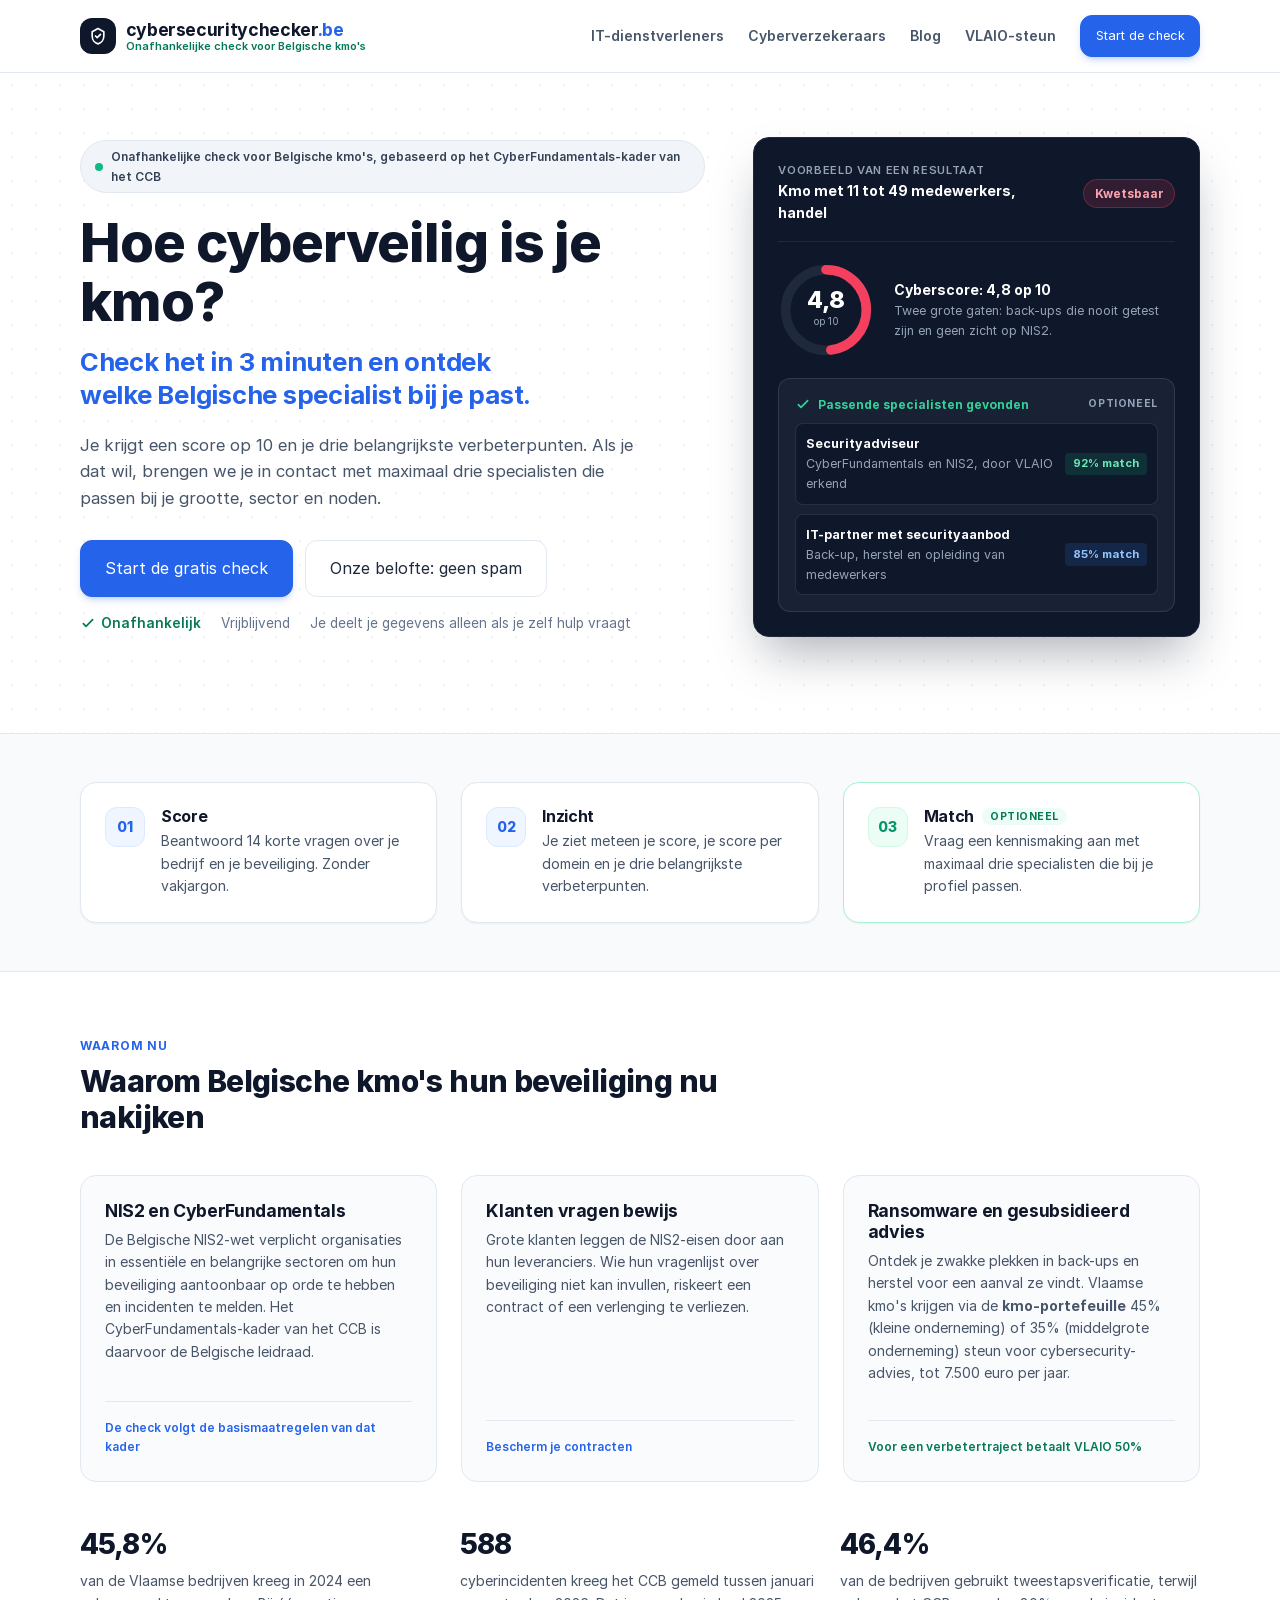
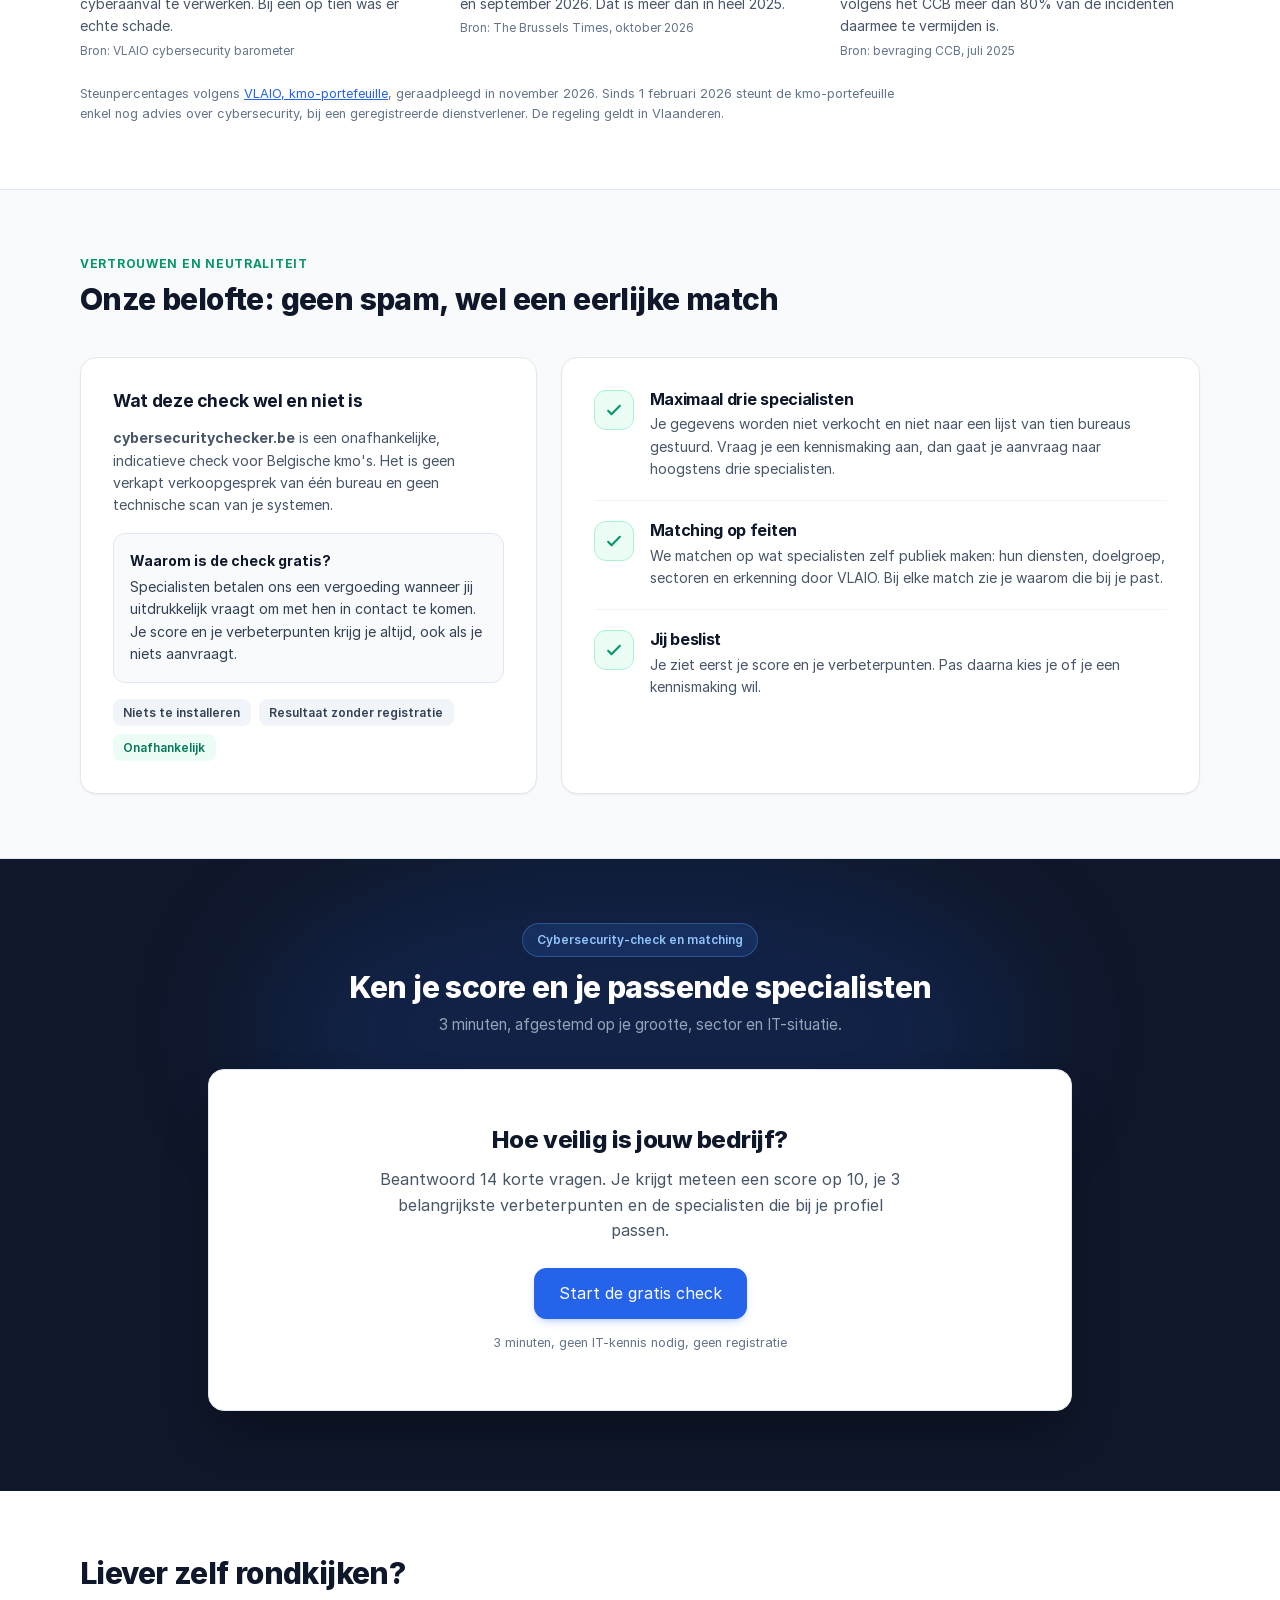
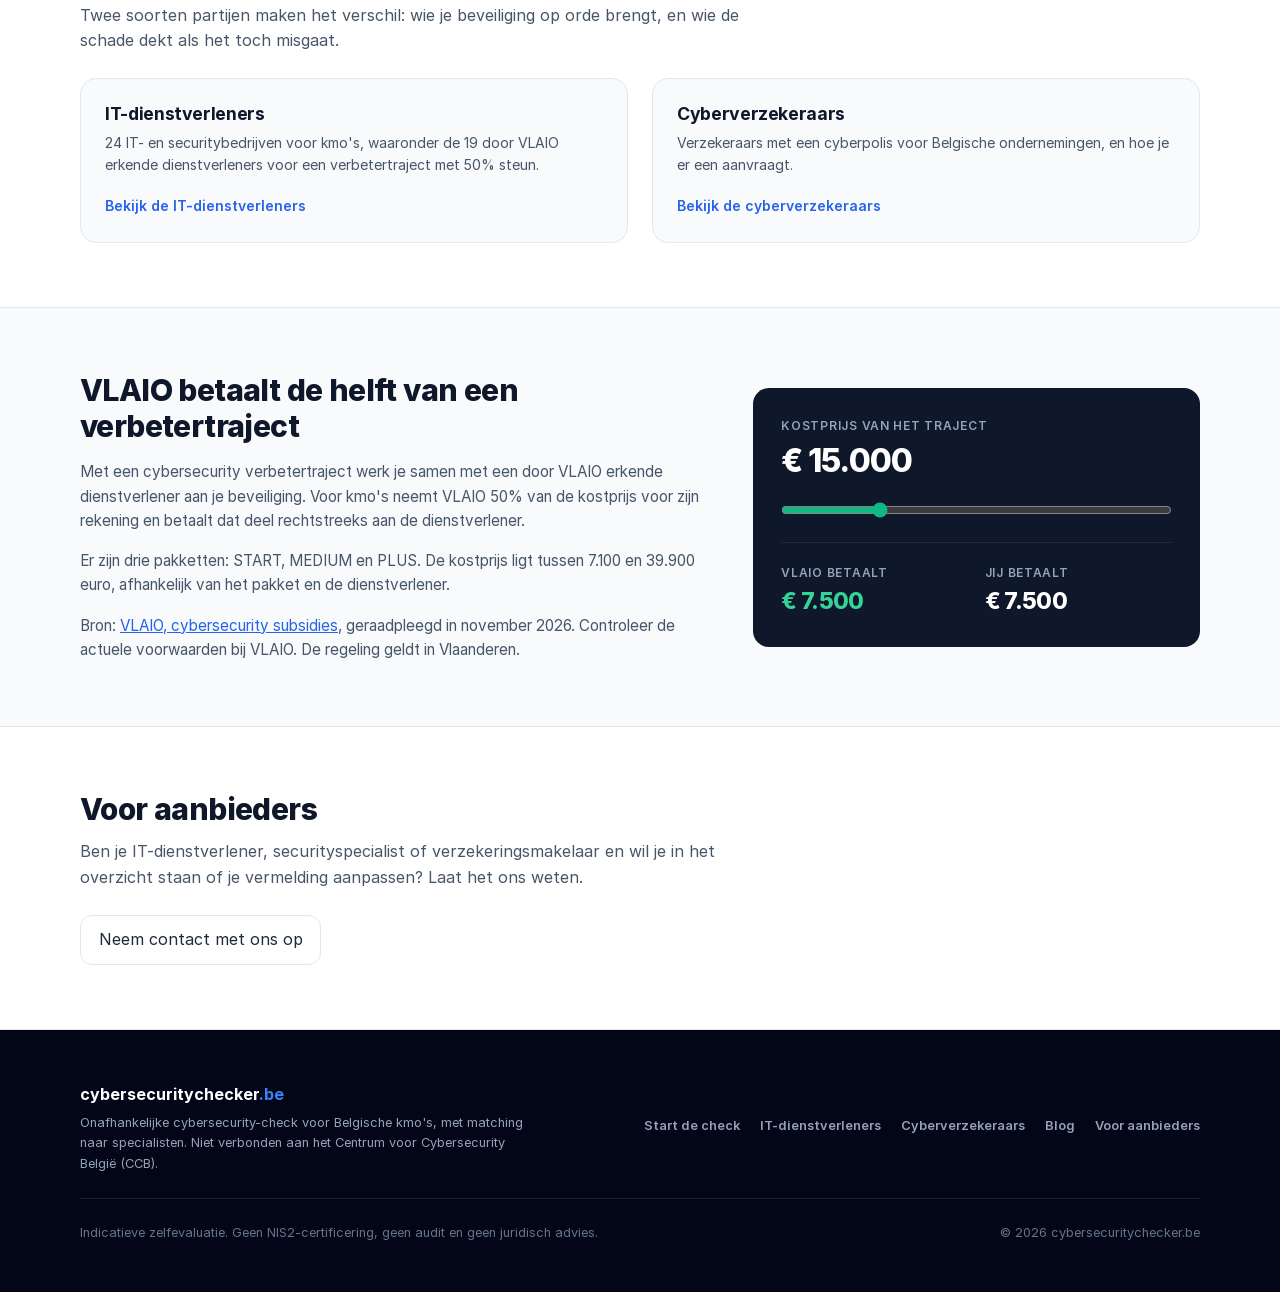
==== commit 79e0c2a8: "Split the hero headline into a short question and a supporting line Co-Authored-By: Claude Fable 5.2" ====
--- a/index.html
+++ b/index.html
@@ -6,7 +6,7 @@
 <title>cybersecuritychecker.be: check in 3 minuten hoe cyberveilig je kmo is</title>
 <meta name="description" content="Gratis en onafhankelijke cybersecurity-check voor Belgische kmo&#x27;s. 14 korte vragen, een score op 10, je 3 belangrijkste verbeterpunten en specialisten die bij je passen.">
 <link rel="preload" href="assets/fonts/Inter-Regular.woff2" as="font" type="font/woff2" crossorigin>
-<link rel="stylesheet" href="assets/site.css?v=9">
+<link rel="stylesheet" href="assets/site.css?v=10">
 </head>
 <body>
 <header class="top">
@@ -25,7 +25,7 @@
   <div class="container hero-grid">
     <div class="hero-copy">
       <p class="pill"><i></i>Onafhankelijke check voor Belgische kmo's, gebaseerd op het CyberFundamentals-kader van het CCB</p>
-      <h1>Check in 3 minuten hoe cyberveilig je kmo is en ontdek welke Belgische specialist bij je past.</h1>
+      <h1>Hoe cyberveilig is je kmo?<span>Check het in 3 minuten en ontdek welke Belgische specialist bij je past.</span></h1>
       <p class="hero-sub">Je krijgt een score op 10 en je drie belangrijkste verbeterpunten. Als je dat wil, brengen we je in contact met maximaal drie specialisten die passen bij je grootte, sector en noden.</p>
       <div class="hero-actions">
         <a class="btn primary big" href="#quiz">Start de gratis check</a>
@@ -168,9 +168,9 @@
   </div>
 </section>
 
-<script src="assets/quiz-config.js?v=9"></script>
-<script src="assets/match-data.js?v=9"></script>
-<script src="assets/quiz.js?v=9"></script>
+<script src="assets/quiz-config.js?v=10"></script>
+<script src="assets/match-data.js?v=10"></script>
+<script src="assets/quiz.js?v=10"></script>
 <script>
 (function () {
   var fmt = function (n) { return "€ " + Math.round(n).toLocaleString("nl-BE"); };
--- a/assets/site.css
+++ b/assets/site.css
@@ -87,7 +87,8 @@
 .pill { display: inline-flex; align-items: center; gap: .5rem; padding: .4rem .9rem; border-radius: 999px; background: var(--soft-2); border: 1px solid var(--line); font-size: .75rem; font-weight: 600; color: #334155; }
 .pill i { width: 8px; height: 8px; border-radius: 50%; background: #10B981; flex: none; }
 .pill.dark { background: rgba(59, 130, 246, .15); border-color: rgba(96, 165, 250, .3); color: #93C5FD; }
-.hero h1 { font-size: clamp(1.9rem, 4.2vw, 2.75rem); font-weight: 800; line-height: 1.13; margin: 1.25rem 0 1.25rem; }
+.hero h1 { font-size: clamp(2.2rem, 5.2vw, 3.4rem); font-weight: 800; line-height: 1.08; margin: 1.25rem 0 1.25rem; }
+.hero h1 span { display: block; margin-top: .9rem; font-size: clamp(1.2rem, 2.4vw, 1.6rem); font-weight: 700; line-height: 1.3; letter-spacing: -0.01em; color: var(--blue); max-width: 30rem; }
 .hero-sub { font-size: 1.05rem; color: var(--text); max-width: 36rem; }
 .hero-actions { display: flex; flex-wrap: wrap; gap: .75rem; margin: 1.75rem 0 1rem; }
 .trust { list-style: none; margin: 0; padding: 0; display: flex; flex-wrap: wrap; gap: .25rem 1.25rem; font-size: .85rem; color: var(--muted); }
